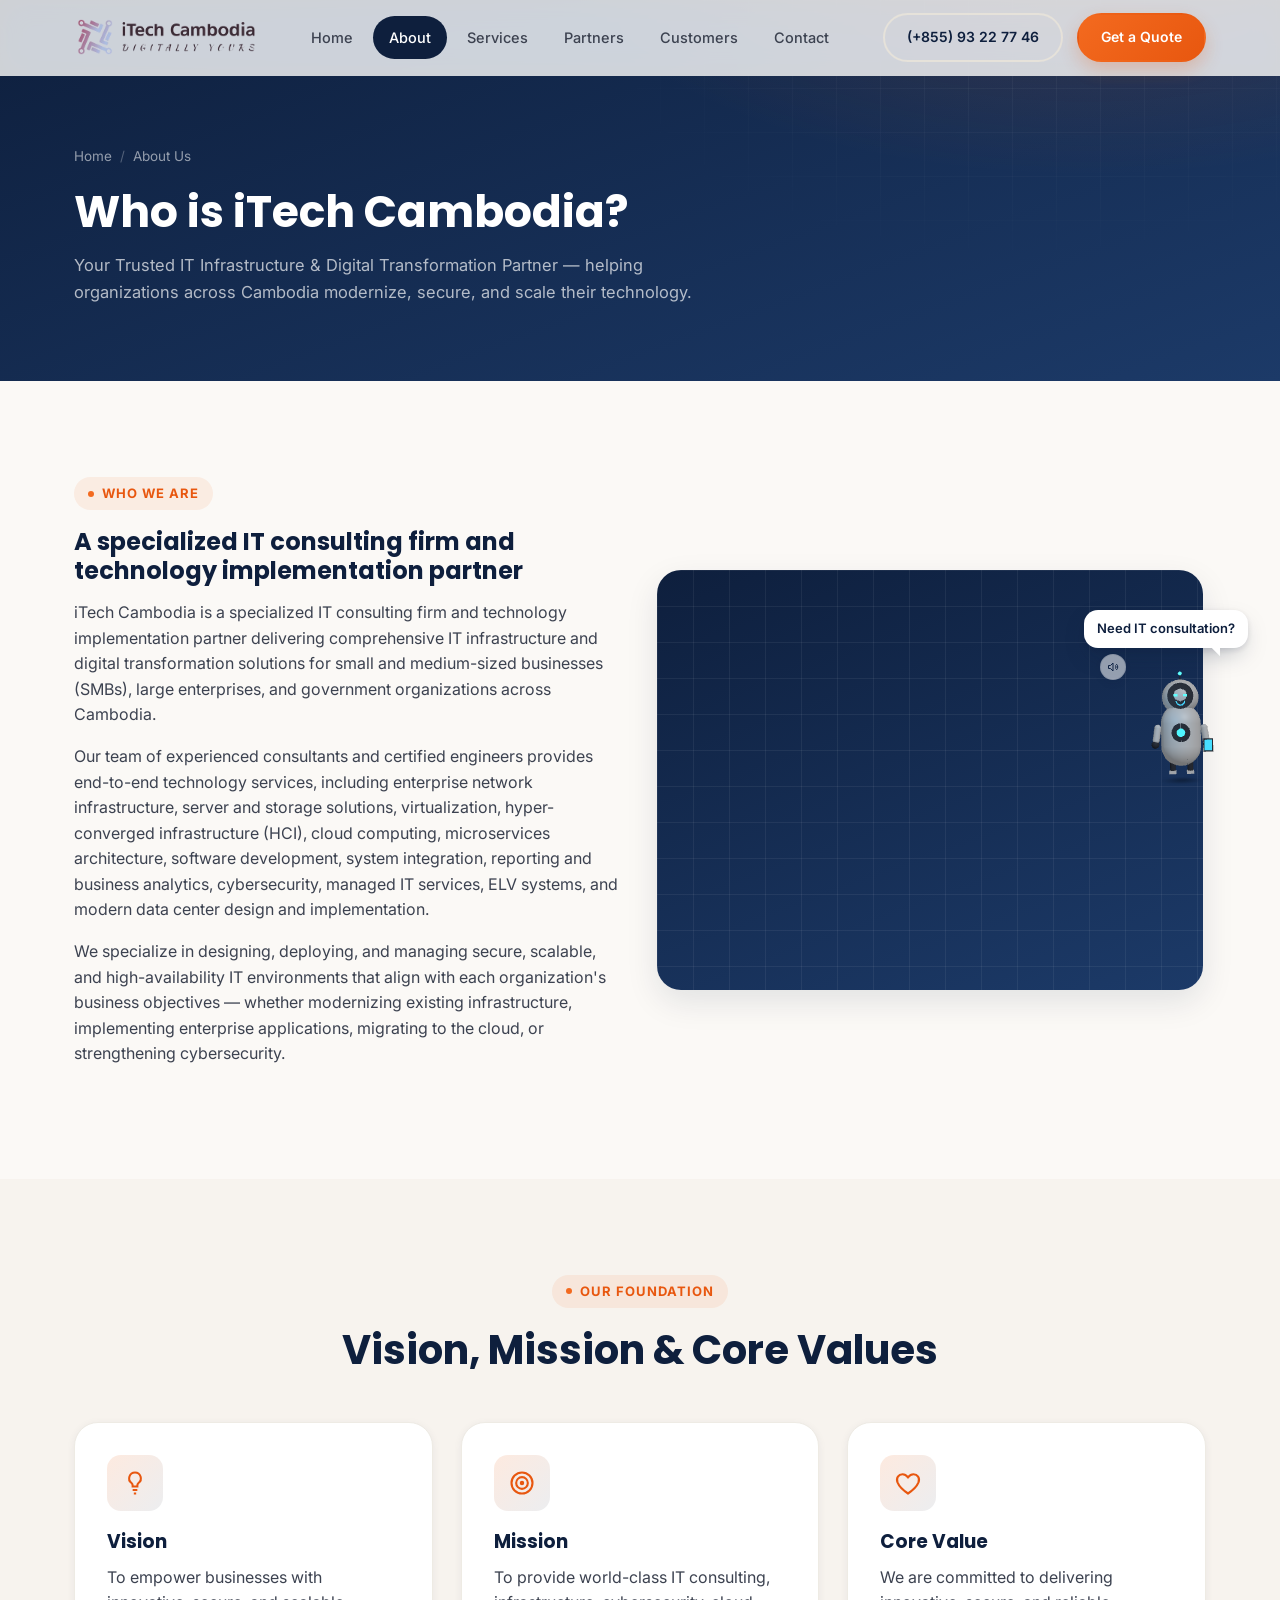
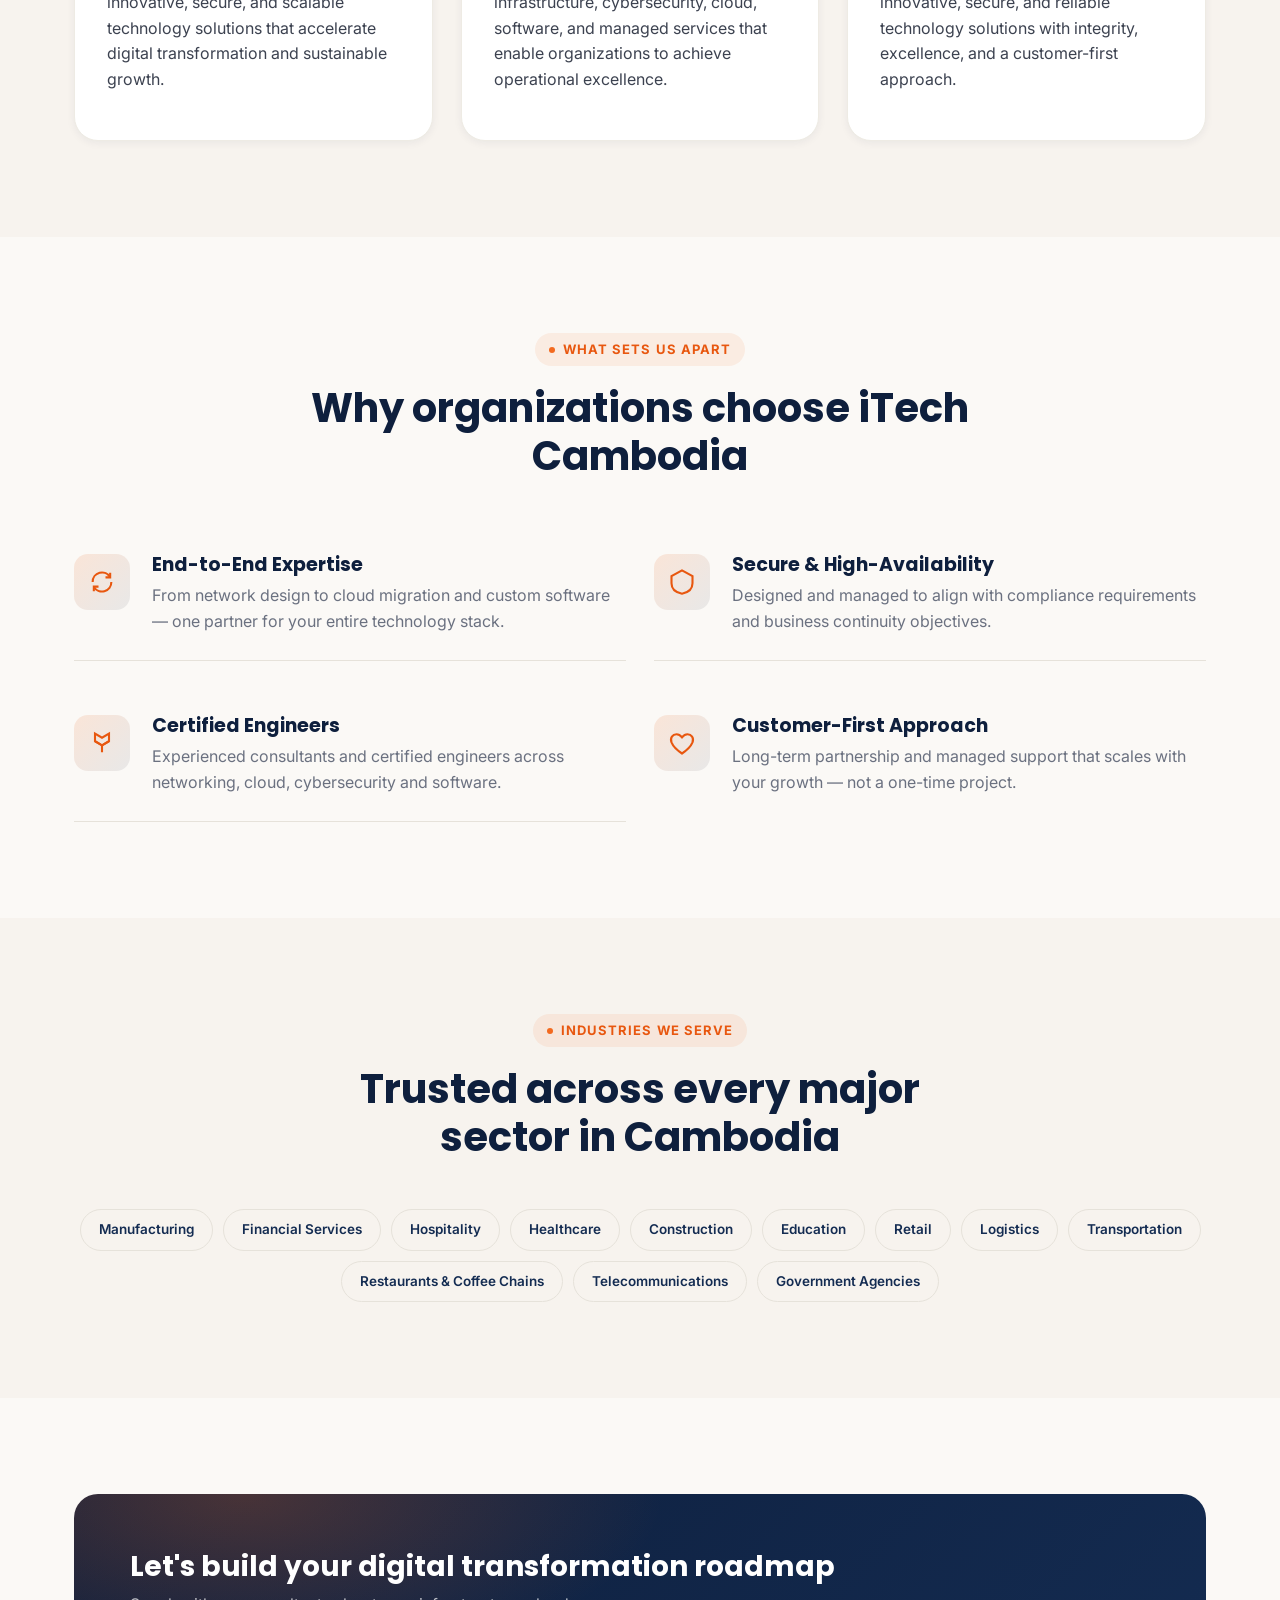
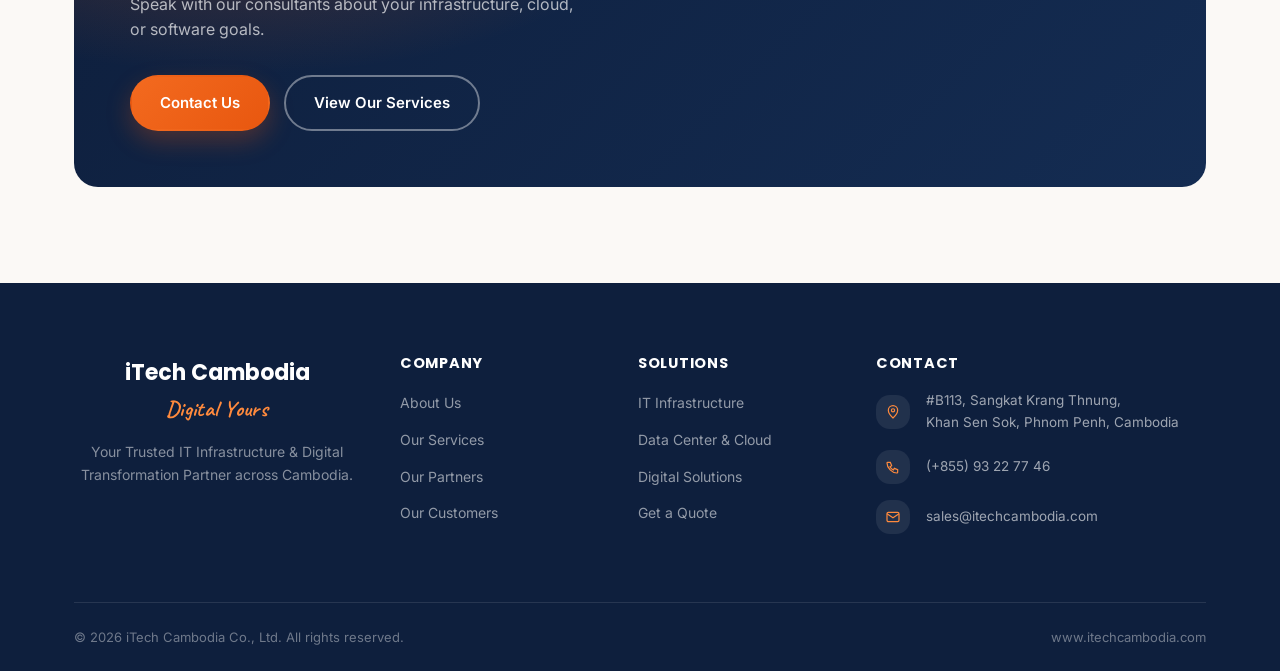
==== about.html @ 6146dcd4 "Add interactive Three.js AI robot mascot Procedural (no external .glb needed) cute robot, floating b" ====
<!DOCTYPE html>
<html lang="en">
<head>
<meta charset="UTF-8">
<meta name="viewport" content="width=device-width, initial-scale=1.0">
<title>About Us | iTech Cambodia</title>
<meta name="description" content="iTech Cambodia is a specialized IT consulting firm and technology implementation partner delivering IT infrastructure and digital transformation solutions across Cambodia.">
<link rel="icon" href="data:image/svg+xml,%3Csvg xmlns='http://www.w3.org/2000/svg' viewBox='0 0 100 100'%3E%3Crect width='100' height='100' rx='22' fill='%230e1f3d'/%3E%3Cpath d='M28 66V34l22 20 22-20v32' stroke='%23f36a1f' stroke-width='8' fill='none' stroke-linecap='round' stroke-linejoin='round'/%3E%3C/svg%3E">
<link rel="preconnect" href="https://fonts.googleapis.com">
<link rel="preconnect" href="https://fonts.gstatic.com" crossorigin>
<link href="https://fonts.googleapis.com/css2?family=Inter:wght@400;500;600;700&family=Poppins:wght@600;700;800&family=Caveat:wght@600;700&display=swap" rel="stylesheet">
<link rel="stylesheet" href="css/style.css?v=20">
</head>
<body>

<header class="navbar">
  <div class="nav-inner">
    <a href="/" class="brand">
      <img src="assets/logo.png" alt="iTech Cambodia - Digitally Yours" class="brand-logo">
    </a>
    <nav class="nav-links">
      <a href="/">Home</a>
      <a href="/about">About</a>
      <a href="/services">Services</a>
      <a href="/partners">Partners</a>
      <a href="/customers">Customers</a>
      <a href="/contact">Contact</a>
    </nav>
    <div class="nav-actions">
      <a href="tel:+85593227746" class="btn btn-ghost">(+855) 93 22 77 46</a>
      <a href="/contact" class="btn btn-primary">Get a Quote</a>
    </div>
    <button class="nav-toggle" aria-label="Toggle menu" aria-expanded="false">
      <span></span><span></span><span></span>
    </button>
  </div>
</header>

<section class="page-header">
  <div class="container">
    <div class="breadcrumb"><a href="/">Home</a><span class="sep">/</span><span>About Us</span></div>
    <h1>Who is iTech Cambodia?</h1>
    <p>Your Trusted IT Infrastructure &amp; Digital Transformation Partner — helping organizations across Cambodia modernize, secure, and scale their technology.</p>
  </div>
</section>

<section data-robot-section="about">
  <div class="container grid-2" style="align-items:center;">
    <div class="reveal">
      <div class="section-tag">Who We Are</div>
      <h2>A specialized IT consulting firm and technology implementation partner</h2>
      <p>iTech Cambodia is a specialized IT consulting firm and technology implementation partner delivering comprehensive IT infrastructure and digital transformation solutions for small and medium-sized businesses (SMBs), large enterprises, and government organizations across Cambodia.</p>
      <p>Our team of experienced consultants and certified engineers provides end-to-end technology services, including enterprise network infrastructure, server and storage solutions, virtualization, hyper-converged infrastructure (HCI), cloud computing, microservices architecture, software development, system integration, reporting and business analytics, cybersecurity, managed IT services, ELV systems, and modern data center design and implementation.</p>
      <p>We specialize in designing, deploying, and managing secure, scalable, and high-availability IT environments that align with each organization's business objectives — whether modernizing existing infrastructure, implementing enterprise applications, migrating to the cloud, or strengthening cybersecurity.</p>
    </div>
    <div class="about-media reveal" style="max-width:560px;aspect-ratio:560/430;margin:0 auto;">
      <div class="about-media-inner">
        <video class="about-video" autoplay muted loop playsinline preload="metadata" aria-label="Animated illustration of connected IT infrastructure elements: server, cloud, security shield, and network for an IT consulting company">
          <source src="assets/who-we-are.mp4?v=20" type="video/mp4">
        </video>
      </div>
    </div>
  </div>
</section>

<section class="bg-alt">
  <div class="container">
    <div class="section-head center reveal">
      <div class="section-tag" style="margin-left:auto;margin-right:auto;">Our Foundation</div>
      <h2>Vision, Mission &amp; Core Values</h2>
    </div>
    <div class="grid-3">
      <div class="card reveal">
        <div class="icon-tile"><svg viewBox="0 0 24 24" fill="none" stroke="currentColor" stroke-width="1.8"><path d="M12 3a5 5 0 0 0-3 9c.6.5 1 1.3 1 2.2V15h4v-.8c0-.9.4-1.7 1-2.2a5 5 0 0 0-3-9Z"/><path d="M10 18h4M11 21h2"/></svg></div>
        <h3>Vision</h3>
        <p>To empower businesses with innovative, secure, and scalable technology solutions that accelerate digital transformation and sustainable growth.</p>
      </div>
      <div class="card reveal" style="transition-delay:.08s">
        <div class="icon-tile"><svg viewBox="0 0 24 24" fill="none" stroke="currentColor" stroke-width="1.8"><circle cx="12" cy="12" r="9"/><circle cx="12" cy="12" r="5"/><circle cx="12" cy="12" r="1" fill="currentColor"/></svg></div>
        <h3>Mission</h3>
        <p>To provide world-class IT consulting, infrastructure, cybersecurity, cloud, software, and managed services that enable organizations to achieve operational excellence.</p>
      </div>
      <div class="card reveal" style="transition-delay:.16s">
        <div class="icon-tile"><svg viewBox="0 0 24 24" fill="none" stroke="currentColor" stroke-width="1.8"><path d="M12 21s-7-4.6-9-9.5C1.5 7.5 4 4.5 7.3 4.5c1.9 0 3.4 1 4.7 2.6C13.3 5.5 14.8 4.5 16.7 4.5 20 4.5 22.5 7.5 21 11.5 19 16.4 12 21 12 21Z"/></svg></div>
        <h3>Core Value</h3>
        <p>We are committed to delivering innovative, secure, and reliable technology solutions with integrity, excellence, and a customer-first approach.</p>
      </div>
    </div>
  </div>
</section>

<section>
  <div class="container">
    <div class="section-head center reveal">
      <div class="section-tag" style="margin-left:auto;margin-right:auto;">What Sets Us Apart</div>
      <h2>Why organizations choose iTech Cambodia</h2>
    </div>
    <div class="grid-2">
      <div class="value-row reveal">
        <div class="icon-tile"><svg viewBox="0 0 24 24" fill="none" stroke="currentColor" stroke-width="1.8"><path d="M4 12a8 8 0 0 1 15-4M20 12a8 8 0 0 1-15 4"/><path d="M19 4v4h-4M5 20v-4h4"/></svg></div>
        <div><h3>End-to-End Expertise</h3><p>From network design to cloud migration and custom software — one partner for your entire technology stack.</p></div>
      </div>
      <div class="value-row reveal">
        <div class="icon-tile"><svg viewBox="0 0 24 24" fill="none" stroke="currentColor" stroke-width="1.8"><path d="M12 2 3 7v6c0 5 4 8 9 9 5-1 9-4 9-9V7l-9-5Z"/></svg></div>
        <div><h3>Secure &amp; High-Availability</h3><p>Designed and managed to align with compliance requirements and business continuity objectives.</p></div>
      </div>
      <div class="value-row reveal">
        <div class="icon-tile"><svg viewBox="0 0 24 24" fill="none" stroke="currentColor" stroke-width="1.8"><path d="M12 20v-6M12 14l6-3.5V4L12 7.5 6 4v6.5L12 14Z"/><path d="M6 10.5 12 14l6-3.5"/></svg></div>
        <div><h3>Certified Engineers</h3><p>Experienced consultants and certified engineers across networking, cloud, cybersecurity and software.</p></div>
      </div>
      <div class="value-row reveal">
        <div class="icon-tile"><svg viewBox="0 0 24 24" fill="none" stroke="currentColor" stroke-width="1.8"><path d="M12 21s-7-4.6-9-9.5C1.5 7.5 4 4.5 7.3 4.5c1.9 0 3.4 1 4.7 2.6C13.3 5.5 14.8 4.5 16.7 4.5 20 4.5 22.5 7.5 21 11.5 19 16.4 12 21 12 21Z"/></svg></div>
        <div><h3>Customer-First Approach</h3><p>Long-term partnership and managed support that scales with your growth — not a one-time project.</p></div>
      </div>
    </div>
  </div>
</section>

<section class="bg-alt">
  <div class="container">
    <div class="section-head center reveal">
      <div class="section-tag" style="margin-left:auto;margin-right:auto;">Industries We Serve</div>
      <h2>Trusted across every major sector in Cambodia</h2>
    </div>
    <div class="chip-cloud reveal" style="justify-content:center;">
      <span class="chip">Manufacturing</span>
      <span class="chip">Financial Services</span>
      <span class="chip">Hospitality</span>
      <span class="chip">Healthcare</span>
      <span class="chip">Construction</span>
      <span class="chip">Education</span>
      <span class="chip">Retail</span>
      <span class="chip">Logistics</span>
      <span class="chip">Transportation</span>
      <span class="chip">Restaurants &amp; Coffee Chains</span>
      <span class="chip">Telecommunications</span>
      <span class="chip">Government Agencies</span>
    </div>
  </div>
</section>

<section data-robot-section="contact">
  <div class="container">
    <div class="cta-band reveal">
      <div>
        <h2>Let's build your digital transformation roadmap</h2>
        <p>Speak with our consultants about your infrastructure, cloud, or software goals.</p>
      </div>
      <div class="cta-actions">
        <a href="/contact" class="btn btn-primary">Contact Us</a>
        <a href="/services" class="btn btn-outline">View Our Services</a>
      </div>
    </div>
  </div>
</section>

<footer class="site-footer">
  <div class="container">
    <div class="footer-grid">
      <div class="footer-brand">
        <a href="/" class="brand"><span class="footer-brand-text">iTech Cambodia<small>Digital Yours</small></span></a>
        <p>Your Trusted IT Infrastructure &amp; Digital Transformation Partner across Cambodia.</p>
      </div>
      <div class="footer-col">
        <h4>Company</h4>
        <ul>
          <li><a href="/about">About Us</a></li>
          <li><a href="/services">Our Services</a></li>
          <li><a href="/partners">Our Partners</a></li>
          <li><a href="/customers">Our Customers</a></li>
        </ul>
      </div>
      <div class="footer-col">
        <h4>Solutions</h4>
        <ul>
          <li><a href="/services#it-infrastructure">IT Infrastructure</a></li>
          <li><a href="/services#data-cloud">Data Center &amp; Cloud</a></li>
          <li><a href="/services#digital-solutions">Digital Solutions</a></li>
          <li><a href="/contact">Get a Quote</a></li>
        </ul>
      </div>
      <div class="footer-col">
        <h4>Contact</h4>
        <div class="contact-item">
          <div class="icon-tile"><svg viewBox="0 0 24 24" fill="none" stroke="currentColor" stroke-width="1.8"><path d="M12 21s7-6.1 7-11.5A7 7 0 0 0 5 9.5C5 14.9 12 21 12 21Z"/><circle cx="12" cy="9.5" r="2.4"/></svg></div>
          <p>#B113, Sangkat Krang Thnung,<br>Khan Sen Sok, Phnom Penh, Cambodia</p>
        </div>
        <div class="contact-item">
          <div class="icon-tile"><svg viewBox="0 0 24 24" fill="none" stroke="currentColor" stroke-width="1.8"><path d="M4 5h4l2 5-2.5 1.5a11 11 0 0 0 5 5L14 14l5 2v4a1 1 0 0 1-1 1C10.5 21 3 13.5 3 6a1 1 0 0 1 1-1Z"/></svg></div>
          <a href="tel:+85593227746">(+855) 93 22 77 46</a>
        </div>
        <div class="contact-item">
          <div class="icon-tile"><svg viewBox="0 0 24 24" fill="none" stroke="currentColor" stroke-width="1.8"><rect x="3" y="5" width="18" height="14" rx="2"/><path d="m3 7 9 6 9-6"/></svg></div>
          <a href="mailto:sales@itechcambodia.com">sales@itechcambodia.com</a>
        </div>
      </div>
    </div>
    <div class="footer-bottom">
      <span>&copy; <span id="year"></span> iTech Cambodia Co., Ltd. All rights reserved.</span>
      <span>www.itechcambodia.com</span>
    </div>
  </div>
</footer>

<button class="back-top" aria-label="Back to top"><svg viewBox="0 0 24 24" fill="none" stroke="currentColor" stroke-width="2"><path d="m5 12 7-7 7 7M12 19V6"/></svg></button>
<script src="js/main.js?v=20"></script>
<script src="robot/vendor/gsap.min.js"></script>
<script type="module" src="robot/robot.js"></script>
</body>
</html>
---- css/style.css ----
/* ==========================================================================
   iTech Cambodia — Design System
   ========================================================================== */

:root {
  /* Brand colors (from company profile: navy + orange + cream) */
  --navy-900: #0e1f3d;
  --navy-800: #142c52;
  --navy-700: #1c3a68;
  --navy-600: #26497f;
  --orange-600: #e8570f;
  --orange-500: #f36a1f;
  --orange-400: #ff8a3d;
  --cream-100: #f7f3ee;
  --cream-50: #fbf9f6;
  --ink-900: #14171f;
  --ink-700: #3c4250;
  --ink-500: #6b7180;
  --line-200: #e6e2da;
  --line-100: #eeebe4;
  --white: #ffffff;

  --font-body: "Inter", -apple-system, BlinkMacSystemFont, "Segoe UI", Roboto, sans-serif;
  --font-head: "Poppins", var(--font-body);

  --radius-sm: 8px;
  --radius-md: 14px;
  --radius-lg: 24px;
  --radius-pill: 999px;

  --shadow-sm: 0 2px 8px rgba(14, 31, 61, 0.06);
  --shadow-md: 0 12px 32px rgba(14, 31, 61, 0.10);
  --shadow-lg: 0 24px 60px rgba(14, 31, 61, 0.16);

  --container: 1180px;
  --nav-h: 76px;
}

/* ---------- Reset ---------- */
* , *::before, *::after { box-sizing: border-box; }
html { scroll-behavior: smooth; }
body {
  margin: 0;
  font-family: var(--font-body);
  color: var(--ink-700);
  background: var(--cream-50);
  -webkit-font-smoothing: antialiased;
  line-height: 1.6;
}
img { max-width: 100%; display: block; }
a { color: inherit; text-decoration: none; }
ul { margin: 0; padding: 0; list-style: none; }
h1, h2, h3, h4 {
  font-family: var(--font-head);
  color: var(--navy-900);
  line-height: 1.2;
  margin: 0 0 .6em;
  font-weight: 700;
}
p { margin: 0 0 1em; }
button { font-family: inherit; }

.container {
  width: 100%;
  max-width: var(--container);
  margin: 0 auto;
  padding: 0 24px;
}

.sr-only {
  position: absolute;
  width: 1px; height: 1px;
  padding: 0; margin: -1px;
  overflow: hidden;
  clip: rect(0, 0, 0, 0);
  white-space: nowrap;
  border: 0;
}

section { padding: 96px 0; }
@media (max-width: 768px) {
  section { padding: 64px 0; }
}

.section-tag {
  display: inline-flex;
  align-items: center;
  gap: 8px;
  font-size: 13px;
  font-weight: 700;
  letter-spacing: .08em;
  text-transform: uppercase;
  color: var(--orange-600);
  background: rgba(243, 106, 31, .09);
  padding: 6px 14px;
  border-radius: var(--radius-pill);
  margin-bottom: 18px;
}
.section-tag::before {
  content: "";
  width: 6px; height: 6px;
  border-radius: 50%;
  background: var(--orange-500);
}

.section-head {
  max-width: 680px;
  margin: 0 0 48px;
}
.section-head.center { margin-left: auto; margin-right: auto; text-align: center; }
.section-head h2 { font-size: clamp(28px, 3.4vw, 40px); }
.section-head p { color: var(--ink-500); font-size: 17px; }

.bg-alt { background: var(--cream-100); }
.bg-navy {
  background: linear-gradient(160deg, var(--navy-900), var(--navy-700));
  color: rgba(255,255,255,.86);
}
.bg-navy h1, .bg-navy h2, .bg-navy h3, .bg-navy h4 { color: #fff; }

/* ---------- Buttons ---------- */
.btn {
  display: inline-flex;
  align-items: center;
  gap: 10px;
  padding: 14px 28px;
  border-radius: var(--radius-pill);
  font-weight: 600;
  font-size: 15px;
  border: 2px solid transparent;
  cursor: pointer;
  transition: transform .18s ease, box-shadow .18s ease, background .18s ease, color .18s ease, border-color .18s ease;
  white-space: nowrap;
}
.btn-primary {
  background: linear-gradient(135deg, var(--orange-500), var(--orange-600));
  color: #fff;
  box-shadow: 0 10px 24px rgba(232, 87, 15, .28);
}
.btn-primary:hover { transform: translateY(-2px); box-shadow: 0 16px 32px rgba(232, 87, 15, .36); }

.btn-outline {
  background: transparent;
  border-color: rgba(255,255,255,.4);
  color: #fff;
}
.btn-outline:hover { background: rgba(255,255,255,.12); border-color: #fff; }

.btn-navy {
  background: var(--navy-900);
  color: #fff;
}
.btn-navy:hover { transform: translateY(-2px); background: var(--navy-800); }

.btn-ghost {
  background: transparent;
  border-color: var(--line-200);
  color: var(--navy-900);
}
.btn-ghost:hover { border-color: var(--orange-500); color: var(--orange-600); }

/* ---------- Navbar ---------- */
.navbar {
  position: fixed;
  top: 0; left: 0; right: 0;
  z-index: 1000;
  height: var(--nav-h);
  display: flex;
  align-items: center;
  background: rgba(251, 249, 246, .82);
  backdrop-filter: saturate(180%) blur(14px);
  border-bottom: 1px solid transparent;
  transition: background .25s ease, border-color .25s ease, box-shadow .25s ease;
}
.navbar.is-scrolled {
  background: rgba(251, 249, 246, .96);
  border-color: var(--line-200);
  box-shadow: var(--shadow-sm);
}
.nav-inner {
  width: 100%;
  max-width: var(--container);
  margin: 0 auto;
  padding: 0 24px;
  display: flex;
  align-items: center;
  justify-content: space-between;
  gap: 24px;
}
.brand {
  display: flex;
  align-items: center;
  gap: 10px;
  font-family: var(--font-head);
  font-weight: 700;
  font-size: 19px;
  color: var(--navy-900);
}
.brand-logo { height: 42px; width: auto; display: block; }

.nav-links {
  display: flex;
  align-items: center;
  gap: 4px;
}
.nav-links a {
  padding: 10px 16px;
  border-radius: var(--radius-pill);
  font-weight: 500;
  font-size: 14.5px;
  color: var(--ink-700);
  transition: background .18s ease, color .18s ease;
}
.nav-links a:hover { background: var(--cream-100); color: var(--navy-900); }
.nav-links a.active { background: var(--navy-900); color: #fff; }

.nav-actions { display: flex; align-items: center; gap: 14px; }
.nav-actions .btn { padding: 11px 22px; font-size: 14px; }
.nav-actions .btn-primary { background: linear-gradient(135deg, var(--orange-500), var(--orange-600)); color: #fff; box-shadow: 0 8px 18px rgba(232,87,15,.24);}

.nav-toggle {
  display: none;
  flex-direction: column;
  gap: 5px;
  background: none;
  border: none;
  cursor: pointer;
  padding: 6px;
}
.nav-toggle span {
  width: 24px; height: 2px;
  background: var(--navy-900);
  border-radius: 2px;
  transition: transform .25s ease, opacity .25s ease;
}

@media (max-width: 920px) {
  .nav-links { display: none; }
  .nav-actions .btn-ghost { display: none; }
  .nav-toggle { display: flex; }
  body.nav-open .nav-links {
    display: flex;
    flex-direction: column;
    position: fixed;
    top: var(--nav-h); left: 0; right: 0;
    background: var(--white);
    padding: 12px 24px 24px;
    border-bottom: 1px solid var(--line-200);
    box-shadow: var(--shadow-md);
    gap: 2px;
  }
  body.nav-open .nav-links a { width: 100%; padding: 14px 16px; }
}

/* ---------- Hero ---------- */
.hero {
  position: relative;
  padding-top: calc(var(--nav-h) + 88px);
  padding-bottom: 100px;
  background: radial-gradient(1100px 520px at 82% -10%, rgba(243,106,31,.16), transparent 60%),
              linear-gradient(180deg, var(--navy-900) 0%, var(--navy-800) 62%, var(--navy-700) 100%);
  color: rgba(255,255,255,.88);
  overflow: hidden;
}
.hero::before {
  content: "";
  position: absolute; inset: 0;
  background-image:
    linear-gradient(rgba(255,255,255,.05) 1px, transparent 1px),
    linear-gradient(90deg, rgba(255,255,255,.05) 1px, transparent 1px);
  background-size: 48px 48px;
  mask-image: radial-gradient(700px 400px at 75% 20%, black, transparent 75%);
  pointer-events: none;
}
.hero-grid {
  position: relative;
  display: grid;
  grid-template-columns: 1fr 1fr;
  gap: 56px;
  align-items: center;
}
.hero-eyebrow {
  display: inline-flex; align-items: center; gap: 8px;
  background: rgba(255,255,255,.08);
  border: 1px solid rgba(255,255,255,.16);
  padding: 7px 16px;
  border-radius: var(--radius-pill);
  font-size: 13px; font-weight: 600; letter-spacing: .04em;
  color: var(--orange-400);
  margin-bottom: 22px;
}
.hero h1 {
  color: #fff;
  font-size: clamp(34px, 4.6vw, 56px);
  letter-spacing: -.01em;
}
.hero h1 span { color: var(--orange-400); }
.hero-lead {
  font-size: 18px;
  color: rgba(255,255,255,.72);
  max-width: 560px;
  margin-bottom: 34px;
}
.hero-cta { display: flex; gap: 14px; flex-wrap: wrap; margin-bottom: 46px; }
.hero-stats {
  display: flex;
  gap: 36px;
  flex-wrap: wrap;
}
.hero-stat { text-align: center; }
.hero-stat b {
  display: block;
  font-family: var(--font-head);
  font-size: 26px;
  color: #fff;
}
.hero-stat span { display: block; font-size: 13px; color: rgba(255,255,255,.55); }

.hero-visual {
  position: relative;
  aspect-ratio: 1/1;
  max-width: 560px;
  margin: 0 auto;
}
.hero-orbit {
  position: absolute; inset: 0;
  border-radius: 50%;
  border: 1px dashed rgba(255,255,255,.18);
}
.hero-orbit.o2 { inset: 9.5%; border-style: solid; border-color: rgba(255,255,255,.10); }
.hero-core {
  position: absolute; inset: 18%;
  border-radius: 50%;
  background: linear-gradient(140deg, rgba(243,106,31,.9), rgba(14,31,61,.4));
  display: flex; align-items: center; justify-content: center;
  box-shadow: 0 30px 80px rgba(243,106,31,.35), inset 0 0 60px rgba(255,255,255,.08);
}
.hero-core svg { width: 46%; height: 46%; }
.hero-chip {
  position: absolute;
  display: flex; align-items: center; gap: 10px;
  background: rgba(255,255,255,.08);
  border: 1px solid rgba(255,255,255,.16);
  backdrop-filter: blur(10px);
  padding: 14px 20px;
  border-radius: var(--radius-md);
  font-size: 15px; font-weight: 600; color: #fff;
  white-space: nowrap;
  box-shadow: var(--shadow-md);
  animation: float 5s ease-in-out infinite;
}
.hero-chip svg { width: 22px; height: 22px; color: var(--orange-400); flex-shrink: 0; }
.hero-chip.c1 { top: 0%; left: -14%; animation-delay: 0s; }
.hero-chip.c2 { bottom: 16%; left: -18%; animation-delay: 1.2s; }
.hero-chip.c3 { top: 6%; right: -16%; animation-delay: .6s; }
.hero-chip.c4 { bottom: -6%; right: -10%; animation-delay: 1.8s; }

.hero-more { margin-top: 34px; max-width: 100%; }
.hero-more-label {
  display: block;
  font-size: 12px; font-weight: 700; letter-spacing: .08em; text-transform: uppercase;
  color: rgba(255,255,255,.45);
  margin-bottom: 12px;
}
.hero-more-list {
  display: flex;
  flex-wrap: nowrap;
  gap: 10px;
  overflow-x: auto;
  padding-bottom: 6px;
  margin-right: -24px;
  padding-right: 24px;
  mask-image: linear-gradient(90deg, #000 calc(100% - 40px), transparent 100%);
  -webkit-mask-image: linear-gradient(90deg, #000 calc(100% - 40px), transparent 100%);
  scrollbar-width: thin;
}
.hero-more-list::-webkit-scrollbar { height: 4px; }
.hero-more-list::-webkit-scrollbar-thumb { background: rgba(255,255,255,.2); border-radius: 4px; }
.hero-more-chip {
  padding: 9px 16px;
  flex-shrink: 0;
  border-radius: var(--radius-pill);
  background: rgba(255,255,255,.06);
  border: 1px solid rgba(255,255,255,.14);
  font-size: 13px; font-weight: 600;
  color: rgba(255,255,255,.82);
  white-space: nowrap;
}

@keyframes float {
  0%, 100% { transform: translateY(0); }
  50% { transform: translateY(-10px); }
}
@keyframes spin { from { transform: rotate(0deg); } to { transform: rotate(360deg); } }
@keyframes pulse { 0%, 100% { transform: scale(1); } 50% { transform: scale(1.06); } }
@keyframes blink { 0%, 100% { opacity: 1; } 50% { opacity: .4; } }

@media (max-width: 900px) {
  .hero-grid { grid-template-columns: 1fr; }
  .hero-visual { display: none; }
}

/* ---------- Page header (inner pages) ---------- */
.page-header {
  position: relative;
  padding: calc(var(--nav-h) + 70px) 0 76px;
  background: radial-gradient(900px 420px at 85% -20%, rgba(243,106,31,.18), transparent 60%),
              linear-gradient(160deg, var(--navy-900), var(--navy-700));
  color: rgba(255,255,255,.85);
  overflow: hidden;
}
.page-header::before {
  content: "";
  position: absolute; inset: 0;
  background-image: linear-gradient(rgba(255,255,255,.05) 1px, transparent 1px), linear-gradient(90deg, rgba(255,255,255,.05) 1px, transparent 1px);
  background-size: 44px 44px;
  mask-image: radial-gradient(600px 320px at 80% 10%, black, transparent 75%);
}
.page-header .breadcrumb {
  position: relative;
  display: flex; gap: 8px; align-items: center;
  font-size: 13.5px; color: rgba(255,255,255,.55);
  margin-bottom: 18px;
}
.page-header .breadcrumb a:hover { color: #fff; }
.page-header .breadcrumb .sep { opacity: .5; }
.page-header h1 { position: relative; color: #fff; font-size: clamp(30px, 4vw, 44px); margin-bottom: 14px; }
.page-header p { position: relative; max-width: 620px; font-size: 16.5px; color: rgba(255,255,255,.68); margin: 0; }

/* ---------- Cards ---------- */
.card {
  background: var(--white);
  border: 1px solid var(--line-100);
  border-radius: var(--radius-lg);
  padding: 32px;
  box-shadow: var(--shadow-sm);
  transition: transform .22s ease, box-shadow .22s ease, border-color .22s ease;
}
.card:hover { transform: translateY(-6px); box-shadow: var(--shadow-md); border-color: var(--line-200); }

.icon-tile {
  width: 56px; height: 56px;
  border-radius: 14px;
  display: flex; align-items: center; justify-content: center;
  background: linear-gradient(135deg, rgba(243,106,31,.14), rgba(14,31,61,.08));
  color: var(--orange-600);
  margin-bottom: 20px;
}
.icon-tile svg { width: 28px; height: 28px; }

/* Grids */
.grid-3 { display: grid; grid-template-columns: repeat(3, 1fr); gap: 28px; }
.grid-2 { display: grid; grid-template-columns: repeat(2, 1fr); gap: 28px; }
.grid-4 { display: grid; grid-template-columns: repeat(4, 1fr); gap: 24px; }
@media (max-width: 900px) {
  .grid-3, .grid-4 { grid-template-columns: repeat(2, 1fr); }
  .grid-2 { grid-template-columns: 1fr; }
}
@media (max-width: 600px) {
  .grid-3, .grid-4, .grid-2 { grid-template-columns: 1fr; }
}

/* ---------- Pillars strip (home) ---------- */
.pillars { margin-top: -64px; position: relative; z-index: 5; }
.pillars .grid-3 { gap: 24px; }
.pillar-card {
  background: var(--white);
  border-radius: var(--radius-lg);
  padding: 30px 28px;
  box-shadow: var(--shadow-lg);
  border: 1px solid var(--line-100);
}
.pillar-card h3 { font-size: 19px; margin-bottom: 10px; }
.pillar-card p { font-size: 14.5px; color: var(--ink-500); margin-bottom: 0; }
.pillar-card .icon-tile { margin-bottom: 18px; }

/* ---------- Logo strip ---------- */
.logo-strip {
  display: flex;
  flex-wrap: wrap;
  gap: 14px;
  justify-content: center;
}
.logo-chip {
  padding: 14px 22px;
  background: var(--white);
  border: 1px solid var(--line-200);
  border-radius: var(--radius-md);
  font-family: var(--font-head);
  font-weight: 700;
  font-size: 15px;
  color: var(--navy-800);
  letter-spacing: .01em;
  transition: transform .2s ease, box-shadow .2s ease, border-color .2s ease;
}
.logo-chip:hover { transform: translateY(-3px); box-shadow: var(--shadow-sm); border-color: var(--orange-400); }

/* ---------- Service tabs (services page) ---------- */
.svc-tabs {
  display: flex;
  gap: 10px;
  flex-wrap: wrap;
  margin-bottom: 40px;
}
.svc-tab {
  display: flex;
  align-items: center;
  gap: 10px;
  padding: 8px 24px 8px 8px;
  border-radius: var(--radius-pill);
  border: 1px solid var(--line-200);
  background: var(--white);
  font-weight: 600;
  font-size: 14.5px;
  color: var(--ink-700);
  cursor: pointer;
  transition: all .2s ease;
}
.svc-tab-num {
  width: 28px; height: 28px;
  flex-shrink: 0;
  border-radius: 50%;
  display: flex;
  align-items: center;
  justify-content: center;
  background: var(--cream-100);
  color: var(--navy-800);
  font-family: var(--font-head);
  font-size: 13px;
  font-weight: 700;
  transition: background .2s ease, color .2s ease;
}
.svc-tab:hover { border-color: var(--orange-400); color: var(--orange-600); }
.svc-tab.active {
  background: var(--navy-900);
  border-color: var(--navy-900);
  color: #fff;
}
.svc-tab.active .svc-tab-num {
  background: var(--orange-500);
  color: #fff;
}
.svc-panel { display: none; }
.svc-panel.active { display: block; animation: fadeUp .35s ease; }
@keyframes fadeUp { from { opacity: 0; transform: translateY(10px); } to { opacity: 1; transform: translateY(0);} }

.svc-panel-head {
  display: flex; align-items: center; gap: 18px;
  margin-bottom: 32px;
  padding-bottom: 28px;
  border-bottom: 1px solid var(--line-200);
}
.svc-panel-head .icon-tile { margin-bottom: 0; width: 64px; height: 64px; }
.svc-panel-head .icon-tile svg { width: 32px; height: 32px; }
.svc-panel-head h3 { margin-bottom: 4px; font-size: 24px; }
.svc-panel-head p { margin: 0; color: var(--ink-500); font-size: 14.5px; }

.svc-list { display: grid; grid-template-columns: repeat(2, 1fr); gap: 14px 28px; }
@media (max-width: 640px) { .svc-list { grid-template-columns: 1fr; } }
.svc-list li {
  display: flex; align-items: center; gap: 12px;
  padding: 14px 16px;
  background: var(--white);
  border: 1px solid var(--line-100);
  border-radius: var(--radius-sm);
  font-weight: 500;
  color: var(--ink-700);
  font-size: 14.5px;
  transition: border-color .18s ease, transform .18s ease;
}
.svc-list li:hover { border-color: var(--orange-400); transform: translateX(3px); }
.svc-list li svg { width: 18px; height: 18px; color: var(--orange-500); flex-shrink: 0; }

/* ---------- Process / cycle ---------- */
.process-strip { display: flex; flex-wrap: wrap; gap: 20px; }
.process-step {
  flex: 1 1 150px;
  text-align: center;
  padding: 26px 16px;
  background: var(--white);
  border: 1px solid var(--line-100);
  border-radius: var(--radius-md);
  position: relative;
}
.process-step .num {
  width: 34px; height: 34px;
  margin: 0 auto 14px;
  border-radius: 50%;
  background: linear-gradient(135deg, var(--orange-500), var(--orange-600));
  color: #fff;
  display: flex; align-items: center; justify-content: center;
  font-weight: 700; font-size: 14px;
}
.process-step h4 { font-size: 14.5px; margin-bottom: 4px; }
.process-step p { font-size: 12.5px; color: var(--ink-500); margin: 0; }

/* ---------- Values (about page) ---------- */
.value-row {
  display: flex;
  gap: 22px;
  padding: 26px 0;
  border-bottom: 1px solid var(--line-200);
}
.value-row:last-child { border-bottom: none; }
.value-row .icon-tile { margin-bottom: 0; flex-shrink: 0; }
.value-row h3 { font-size: 19px; margin-bottom: 6px; }
.value-row p { margin: 0; color: var(--ink-500); }

/* ---------- Industry chips ---------- */
.chip-cloud { display: flex; flex-wrap: wrap; gap: 10px; }
.chip {
  padding: 9px 18px;
  border-radius: var(--radius-pill);
  background: var(--cream-100);
  border: 1px solid var(--line-200);
  font-size: 13.5px;
  font-weight: 600;
  color: var(--navy-800);
}

/* ---------- Timeline (about) ---------- */
.about-media {
  position: relative;
  min-height: 420px;
  display: flex; align-items: center; justify-content: center;
}
.about-media::before {
  content: "";
  position: absolute;
  inset: -12%;
  z-index: 0;
  background: radial-gradient(closest-side, rgba(243,106,31,.4), transparent 70%);
  animation: about-glow 6s ease-in-out infinite;
  pointer-events: none;
}
@keyframes about-glow {
  0%, 100% { opacity: .45; transform: scale(1); }
  50% { opacity: .85; transform: scale(1.1); }
}
.about-media-inner {
  position: relative;
  z-index: 1;
  width: 100%; height: 100%;
  border-radius: var(--radius-lg);
  background: linear-gradient(160deg, var(--navy-900), var(--navy-700));
  overflow: hidden;
  box-shadow: var(--shadow-md);
}
.about-media-inner svg { width: 62%; opacity: .92; }
.about-media-inner img,
.about-media-inner video { width: 100%; height: 100%; object-fit: cover; display: block; }
.about-media-inner::after {
  content: "";
  position: absolute; inset: 0;
  background-image: linear-gradient(rgba(255,255,255,.06) 1px, transparent 1px), linear-gradient(90deg, rgba(255,255,255,.06) 1px, transparent 1px);
  background-size: 36px 36px;
  pointer-events: none;
}

/* ---------- Testimonial / customer cards ---------- */
.customer-card {
  background: var(--white);
  border: 1px solid var(--line-100);
  border-radius: var(--radius-lg);
  padding: 30px 26px;
  text-align: center;
  box-shadow: var(--shadow-sm);
  transition: transform .2s ease, box-shadow .2s ease;
}
.customer-card:hover { transform: translateY(-6px); box-shadow: var(--shadow-md); }
.customer-mark {
  width: 64px; height: 64px;
  border-radius: 16px;
  margin: 0 auto 18px;
  display: flex; align-items: center; justify-content: center;
  font-family: var(--font-head);
  font-weight: 800;
  font-size: 20px;
  color: #fff;
  background: var(--white);
  border: 1px solid var(--line-100);
  padding: 8px;
  overflow: hidden;
}
.customer-mark img { width: 100%; height: 100%; object-fit: contain; }
.customer-card h4 { font-size: 15.5px; margin-bottom: 6px; }
.customer-card span { font-size: 12.5px; color: var(--ink-500); }

/* ---------- CTA band ---------- */
.cta-band {
  border-radius: var(--radius-lg);
  padding: 56px;
  background: radial-gradient(700px 300px at 15% 0%, rgba(243,106,31,.25), transparent 60%),
              linear-gradient(135deg, var(--navy-900), var(--navy-800));
  color: #fff;
  display: flex;
  align-items: center;
  justify-content: space-between;
  gap: 32px;
  flex-wrap: wrap;
}
.cta-band h2 { color: #fff; margin-bottom: 8px; font-size: 28px; }
.cta-band p { color: rgba(255,255,255,.68); margin: 0; max-width: 460px; }
.cta-actions { display: flex; gap: 14px; flex-wrap: wrap; }

/* ---------- Contact page ---------- */
.contact-grid {
  display: grid;
  grid-template-columns: .85fr 1.15fr;
  gap: 40px;
  align-items: start;
}
@media (max-width: 900px) { .contact-grid { grid-template-columns: 1fr; } }

.contact-info-card {
  background: var(--navy-900);
  color: rgba(255,255,255,.85);
  border-radius: var(--radius-lg);
  padding: 36px;
  background-image: radial-gradient(500px 260px at 90% 0%, rgba(243,106,31,.22), transparent 60%);
}
.contact-info-card h3 { color: #fff; font-size: 21px; margin-bottom: 22px; }
.contact-item { display: flex; gap: 16px; margin-bottom: 24px; }
.contact-item:last-child { margin-bottom: 0; }
.contact-item .icon-tile {
  width: 44px; height: 44px; margin-bottom: 0; flex-shrink: 0;
  background: rgba(255,255,255,.1); color: var(--orange-400);
}
.contact-item .icon-tile svg { width: 20px; height: 20px; }
.contact-item h4 { font-size: 14px; color: rgba(255,255,255,.5); text-transform: uppercase; letter-spacing: .06em; margin-bottom: 4px; font-family: var(--font-body); font-weight: 600; }
.contact-item p, .contact-item a { margin: 0; color: #fff; font-size: 15px; font-weight: 500; }
.contact-item a:hover { color: var(--orange-400); }
.social-row { display: flex; gap: 10px; margin-top: 28px; }
.social-row a {
  width: 40px; height: 40px;
  border-radius: 50%;
  background: rgba(255,255,255,.08);
  border: 1px solid rgba(255,255,255,.14);
  display: flex; align-items: center; justify-content: center;
  transition: background .2s ease, transform .2s ease;
}
.social-row a:hover { background: var(--orange-500); transform: translateY(-3px); }
.social-row svg { width: 17px; height: 17px; color: #fff; }

.form-card {
  background: var(--white);
  border: 1px solid var(--line-100);
  border-radius: var(--radius-lg);
  padding: 40px;
  box-shadow: var(--shadow-sm);
}
.form-row { display: grid; grid-template-columns: 1fr 1fr; gap: 20px; }
@media (max-width: 560px) { .form-row { grid-template-columns: 1fr; } }
.field { margin-bottom: 20px; }
.field label { display: block; font-size: 13.5px; font-weight: 600; color: var(--navy-800); margin-bottom: 8px; }
.field input, .field select, .field textarea {
  width: 100%;
  padding: 13px 16px;
  border-radius: var(--radius-sm);
  border: 1px solid var(--line-200);
  background: var(--cream-50);
  font-family: inherit;
  font-size: 14.5px;
  color: var(--ink-900);
  transition: border-color .18s ease, box-shadow .18s ease;
}
.field input:focus, .field select:focus, .field textarea:focus {
  outline: none;
  border-color: var(--orange-500);
  box-shadow: 0 0 0 4px rgba(243,106,31,.12);
}
.field textarea { resize: vertical; min-height: 130px; }
.form-note { font-size: 12.5px; color: var(--ink-500); margin-top: 14px; }
.form-success {
  display: none;
  align-items: center; gap: 10px;
  background: #ecfaf1; color: #147a4a;
  border: 1px solid #bdeccf;
  padding: 14px 18px; border-radius: var(--radius-sm);
  font-size: 14px; font-weight: 600;
  margin-bottom: 20px;
}
.form-success.show { display: flex; }
.form-error {
  display: none;
  align-items: center; gap: 10px;
  background: #fdecec; color: #b3261e;
  border: 1px solid #f5c2c0;
  padding: 14px 18px; border-radius: var(--radius-sm);
  font-size: 14px; font-weight: 600;
  margin-bottom: 20px;
}
.form-error.show { display: flex; }
.hidden-field { position: absolute; left: -9999px; opacity: 0; pointer-events: none; }

.map-embed {
  border-radius: var(--radius-lg);
  overflow: hidden;
  border: 1px solid var(--line-200);
  height: 340px;
  margin-top: 24px;
}
.map-embed iframe { width: 100%; height: 100%; border: 0; }

/* ---------- Footer ---------- */
.site-footer {
  background: var(--navy-900);
  color: rgba(255,255,255,.6);
  padding: 72px 0 0;
}
.footer-grid {
  display: grid;
  grid-template-columns: 1.3fr .9fr .9fr 1.5fr;
  gap: 40px;
  padding-bottom: 52px;
  border-bottom: 1px solid rgba(255,255,255,.1);
}
@media (max-width: 900px) { .footer-grid { grid-template-columns: 1fr 1fr; } }
@media (max-width: 560px) { .footer-grid { grid-template-columns: 1fr; } }
.footer-brand { text-align: center; }
.footer-brand .brand { color: #fff; margin-bottom: 14px; justify-content: center; }
.footer-brand .brand-logo { height: 36px; }
.footer-brand-text {
  font-family: var(--font-head);
  font-weight: 700;
  font-size: 22px;
  color: #fff;
}
.footer-brand-text small {
  display: block;
  font-family: "Caveat", cursive;
  font-weight: 700;
  font-size: 22px;
  letter-spacing: .02em;
  color: var(--orange-400);
  margin-top: 2px;
}
.footer-brand p { font-size: 14px; color: rgba(255,255,255,.5); max-width: 300px; margin-left: auto; margin-right: auto; }
.footer-col h4 { color: #fff; font-size: 14.5px; margin-bottom: 18px; text-transform: uppercase; letter-spacing: .05em; }
.footer-col ul li { margin-bottom: 11px; }
.footer-col ul a { font-size: 14px; color: rgba(255,255,255,.55); transition: color .18s ease; }
.footer-col ul a:hover { color: var(--orange-400); }
.footer-col .contact-item { margin-bottom: 16px; align-items: center; }
.footer-col .contact-item .icon-tile { width: 34px; height: 34px; background: rgba(255,255,255,.08); color: var(--orange-400); }
.footer-col .contact-item .icon-tile svg { width: 16px; height: 16px; }
.footer-col .contact-item p, .footer-col .contact-item a { font-size: 13.5px; color: rgba(255,255,255,.6); font-weight: 400; }
.footer-bottom {
  display: flex; justify-content: space-between; align-items: center;
  padding: 24px 0; font-size: 13px; color: rgba(255,255,255,.4);
  flex-wrap: wrap; gap: 10px;
}
.footer-bottom a:hover { color: rgba(255,255,255,.8); }

/* ---------- Reveal animation ---------- */
.reveal { opacity: 0; transform: translateY(24px); transition: opacity .6s ease, transform .6s ease; }
.reveal.in { opacity: 1; transform: translateY(0); }

/* ---------- Back to top ---------- */
.back-top {
  position: fixed;
  right: 24px; bottom: 24px;
  width: 46px; height: 46px;
  border-radius: 50%;
  background: var(--navy-900);
  color: #fff;
  display: flex; align-items: center; justify-content: center;
  box-shadow: var(--shadow-md);
  opacity: 0; visibility: hidden;
  transform: translateY(10px);
  transition: all .25s ease;
  z-index: 900;
  border: none; cursor: pointer;
}
.back-top.show { opacity: 1; visibility: visible; transform: translateY(0); }
.back-top:hover { background: var(--orange-600); }
.back-top svg { width: 18px; height: 18px; }

@media (max-width: 900px) {
  .hero-grid, .grid-3, .grid-4 { gap: 20px; }
}
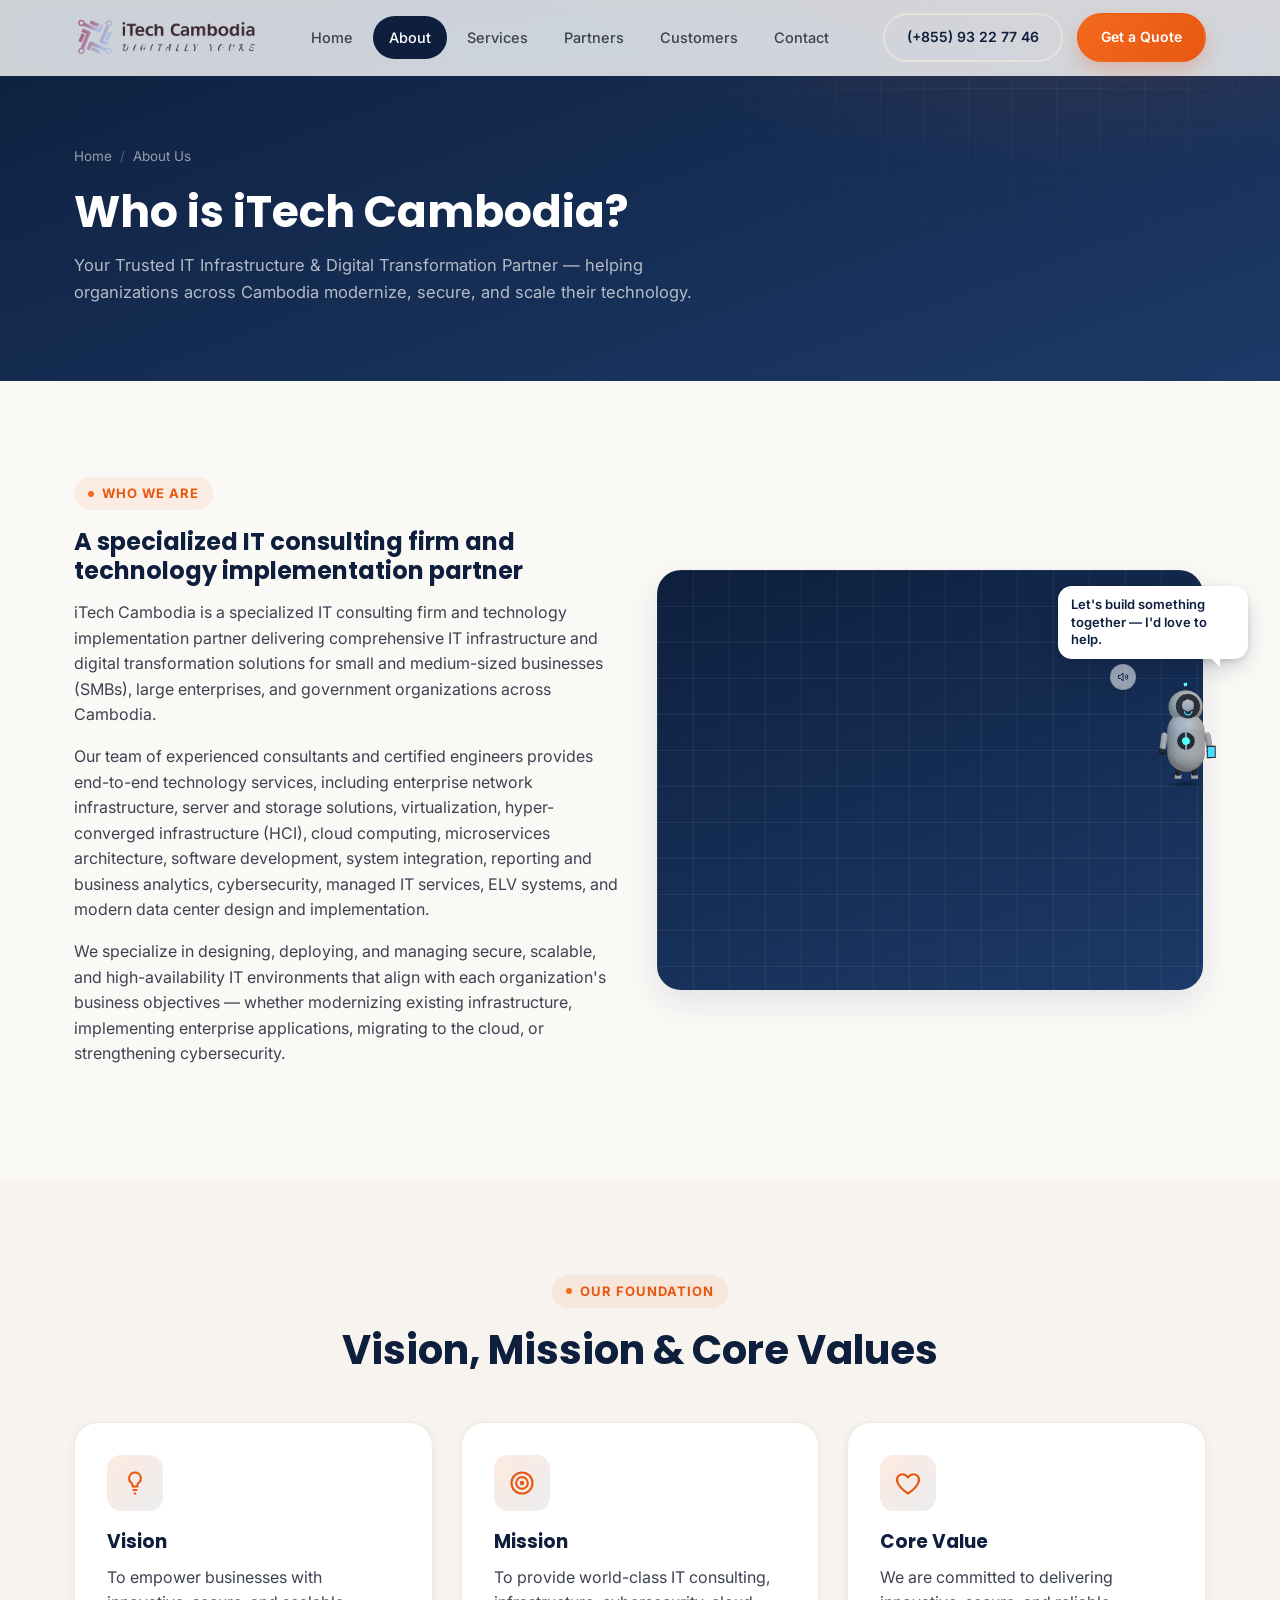
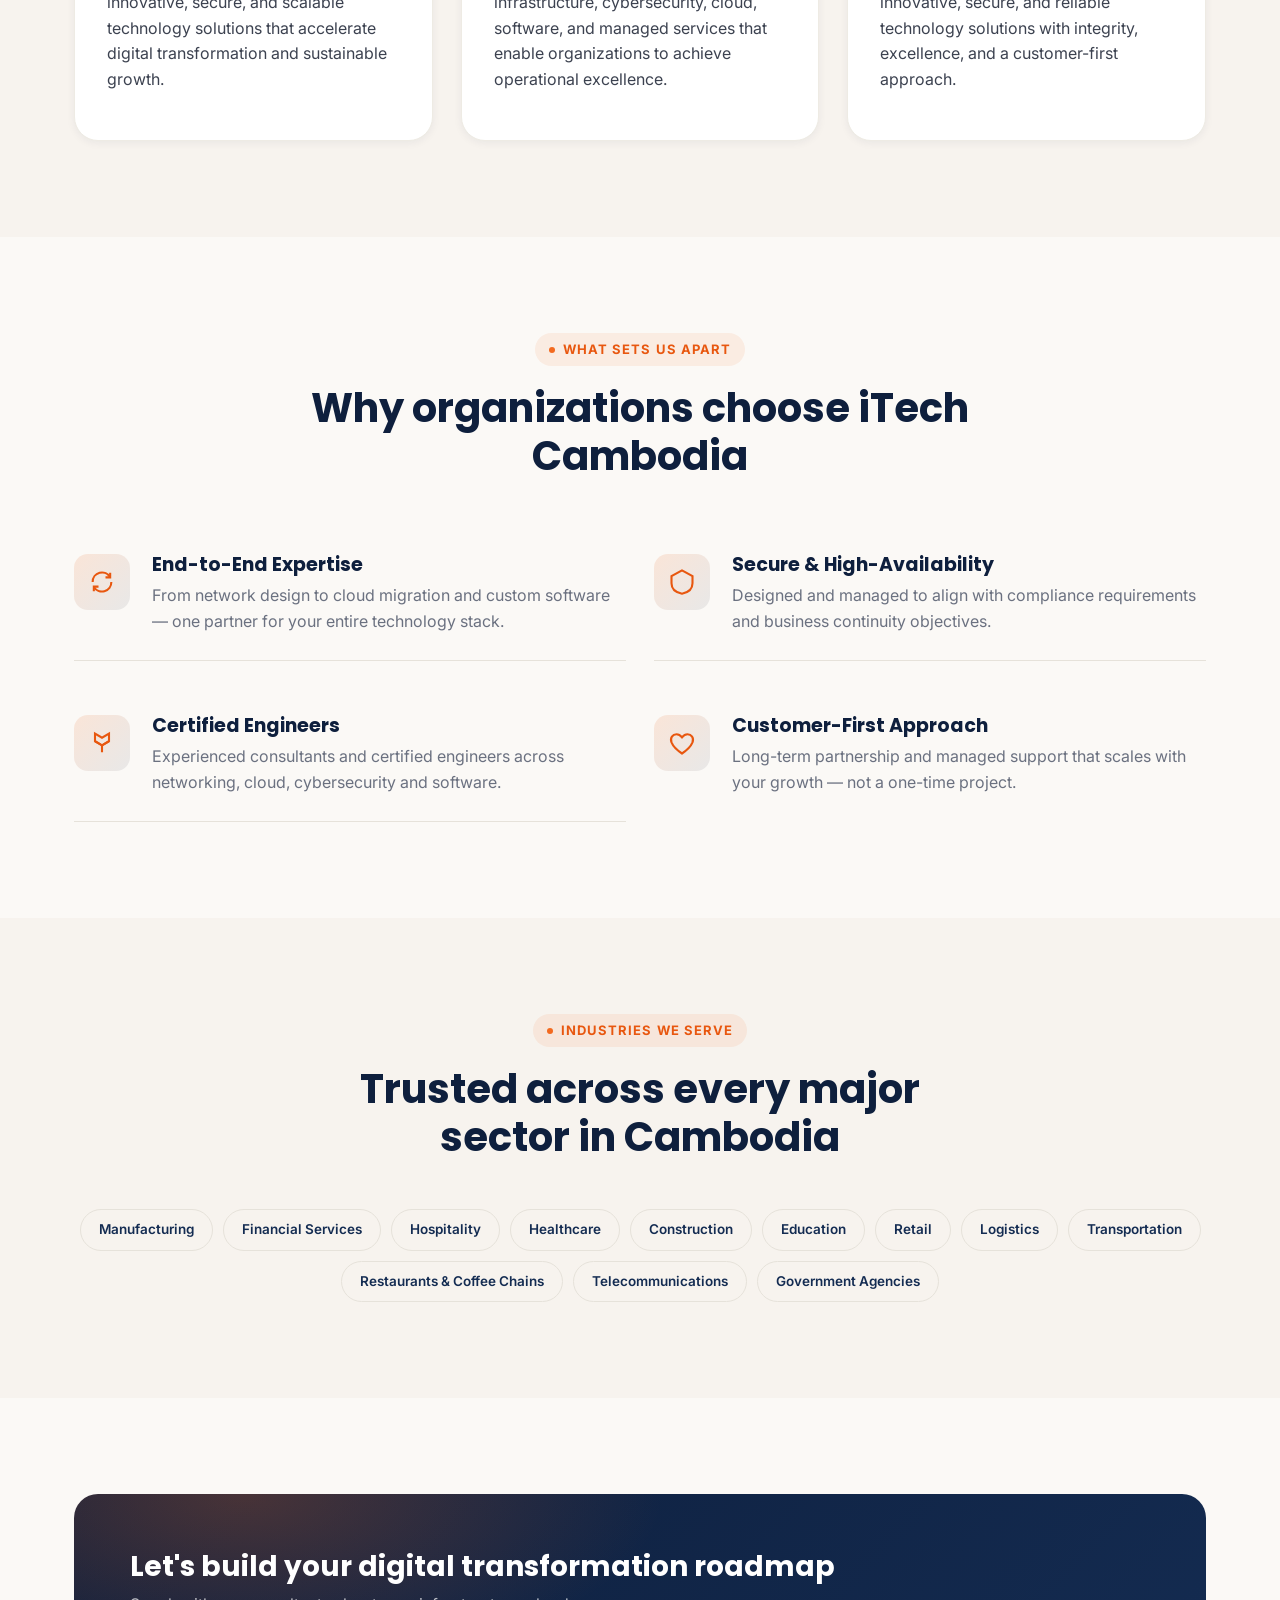
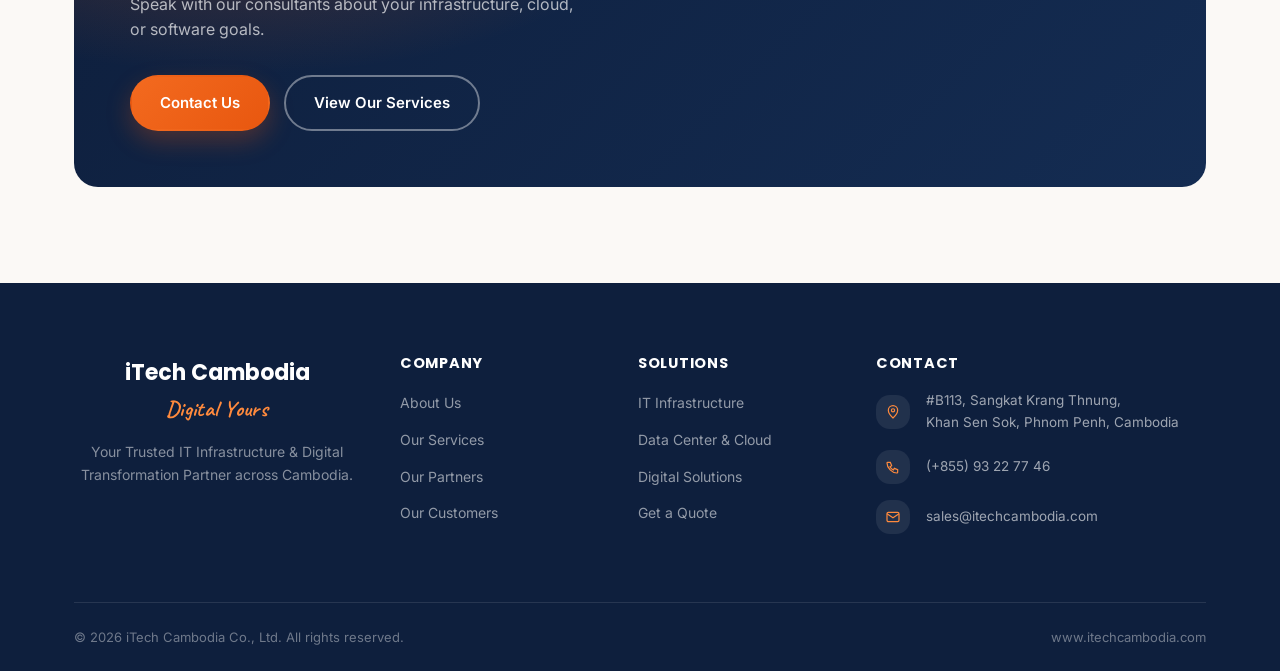
==== commit be2f5376: "Upgrade robot mascot to a living AI-assistant experience New modules: events.js (shared pub/sub bus)" ====
--- a/about.html
+++ b/about.html
@@ -9,7 +9,7 @@
 <link rel="preconnect" href="https://fonts.googleapis.com">
 <link rel="preconnect" href="https://fonts.gstatic.com" crossorigin>
 <link href="https://fonts.googleapis.com/css2?family=Inter:wght@400;500;600;700&family=Poppins:wght@600;700;800&family=Caveat:wght@600;700&display=swap" rel="stylesheet">
-<link rel="stylesheet" href="css/style.css?v=20">
+<link rel="stylesheet" href="css/style.css?v=21">
 </head>
 <body>
 
@@ -56,7 +56,7 @@
     <div class="about-media reveal" style="max-width:560px;aspect-ratio:560/430;margin:0 auto;">
       <div class="about-media-inner">
         <video class="about-video" autoplay muted loop playsinline preload="metadata" aria-label="Animated illustration of connected IT infrastructure elements: server, cloud, security shield, and network for an IT consulting company">
-          <source src="assets/who-we-are.mp4?v=20" type="video/mp4">
+          <source src="assets/who-we-are.mp4?v=21" type="video/mp4">
         </video>
       </div>
     </div>
@@ -203,7 +203,7 @@
 </footer>
 
 <button class="back-top" aria-label="Back to top"><svg viewBox="0 0 24 24" fill="none" stroke="currentColor" stroke-width="2"><path d="m5 12 7-7 7 7M12 19V6"/></svg></button>
-<script src="js/main.js?v=20"></script>
+<script src="js/main.js?v=21"></script>
 <script src="robot/vendor/gsap.min.js"></script>
 <script type="module" src="robot/robot.js"></script>
 </body>
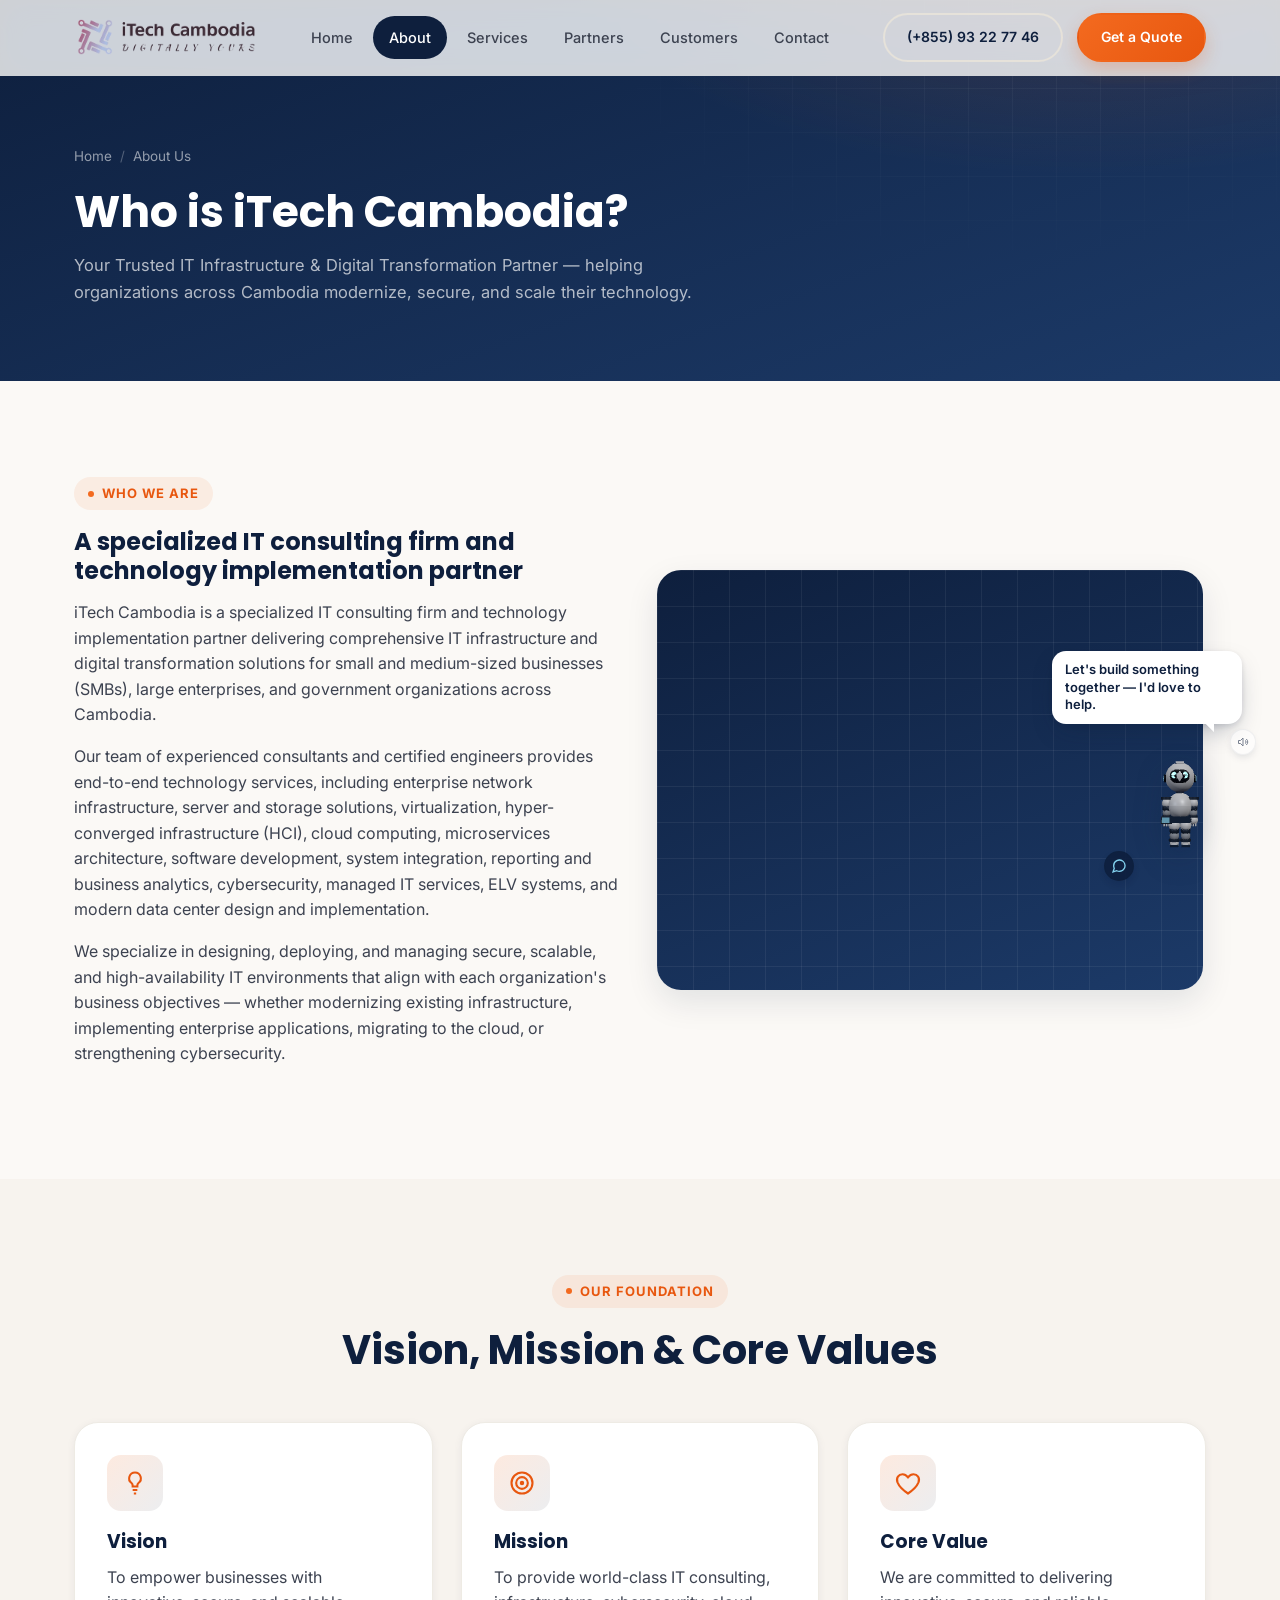
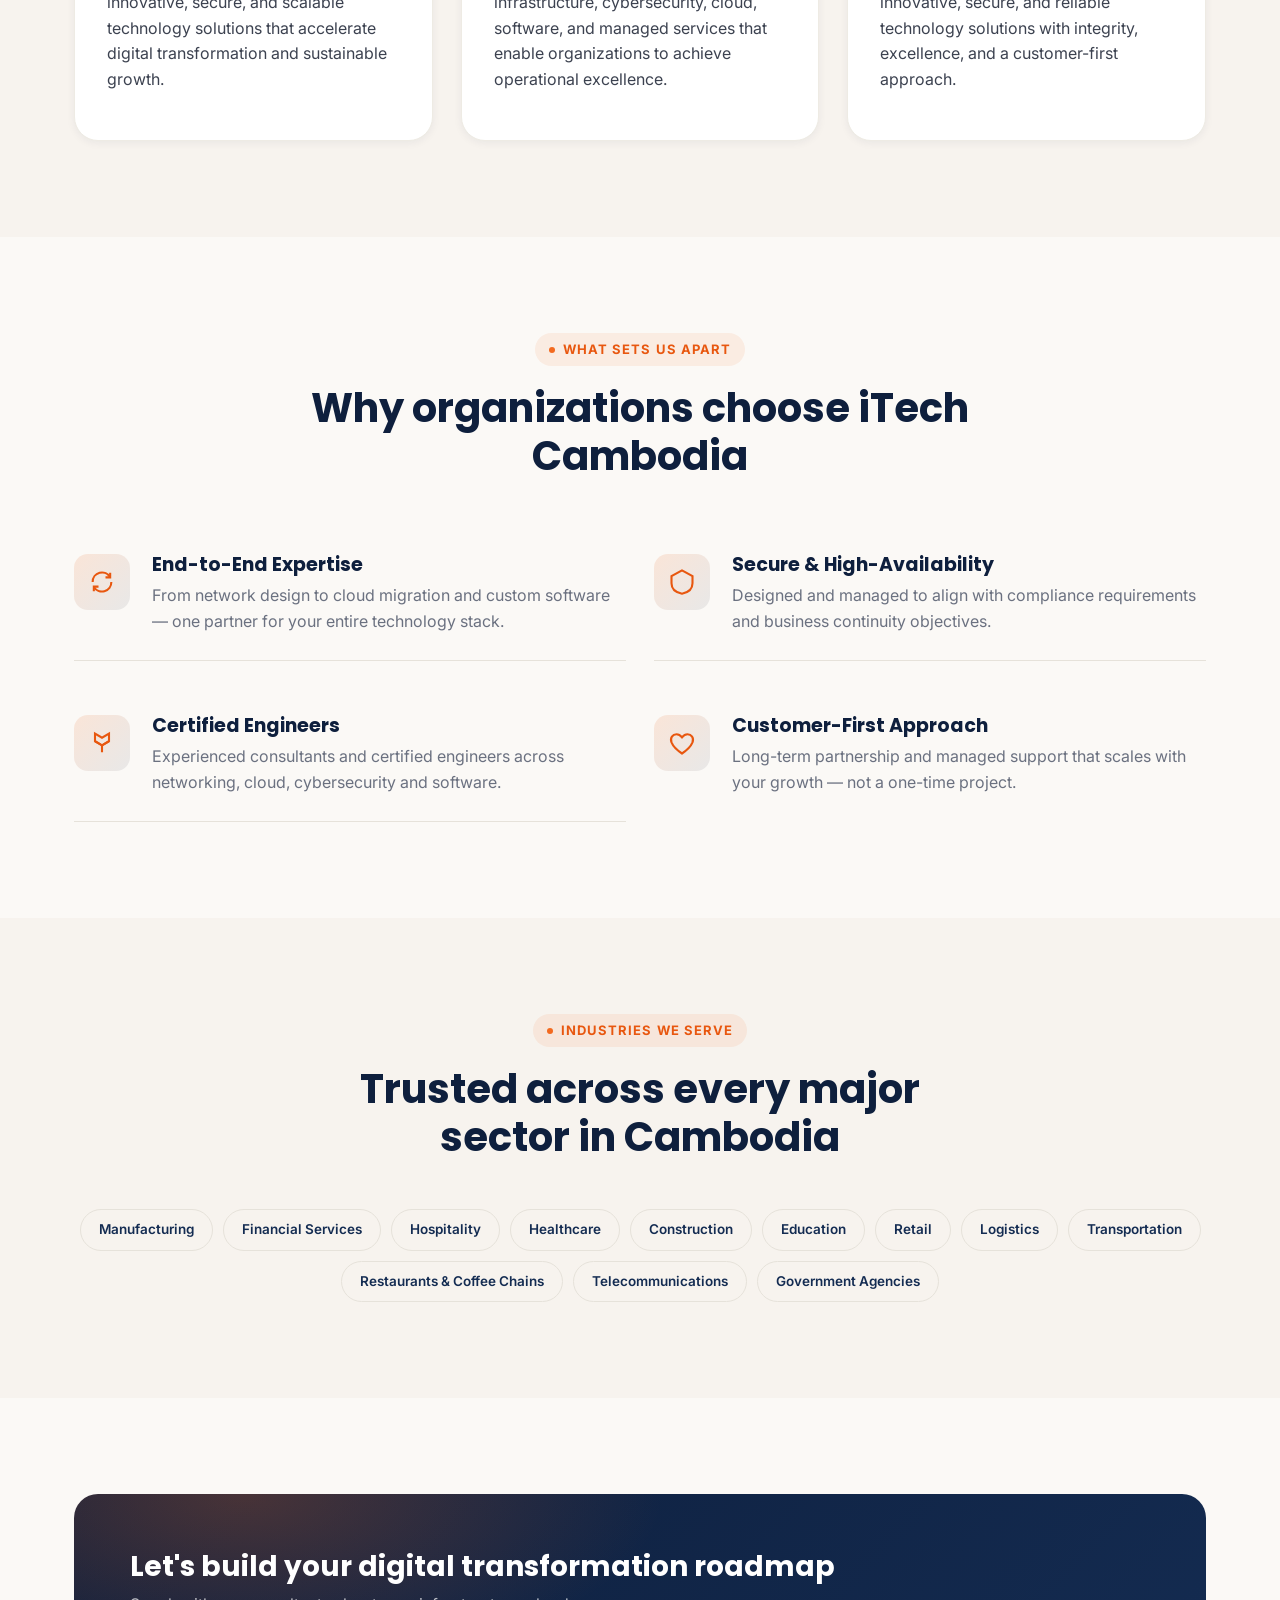
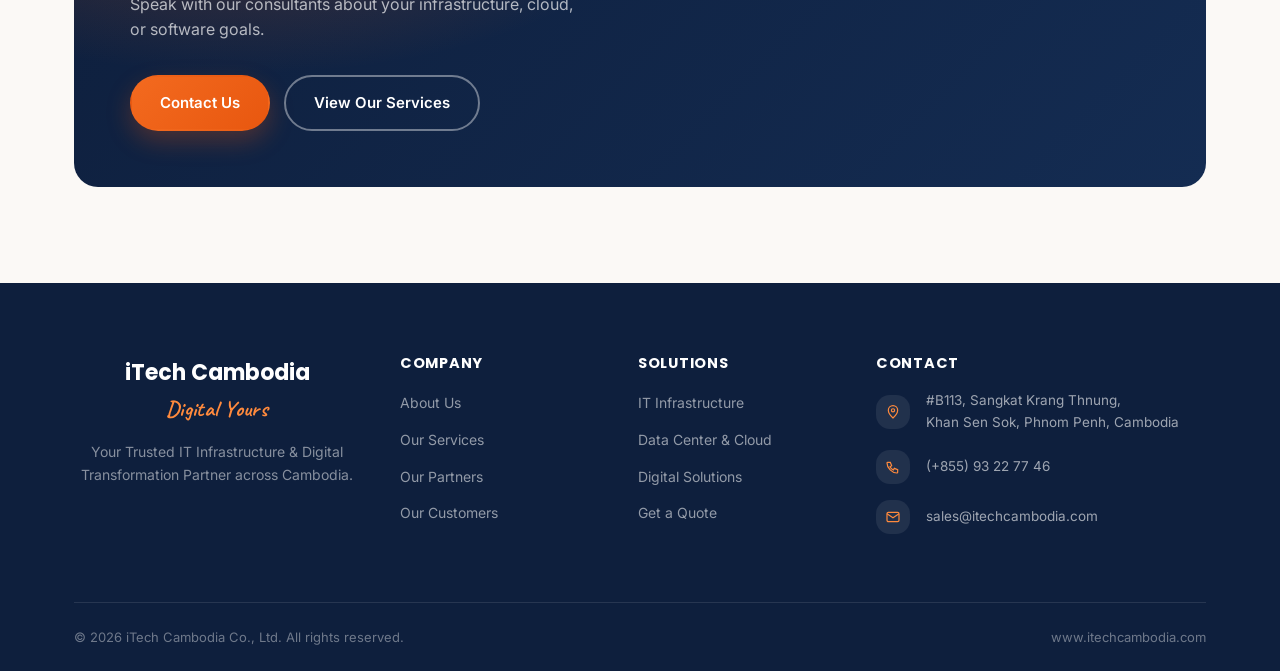
==== commit 2e394dae: "Turn the robot into an AI website assistant (search + navigate + voice) Adds a natural-language "ask" ====
--- a/about.html
+++ b/about.html
@@ -63,7 +63,7 @@
   </div>
 </section>
 
-<section class="bg-alt">
+<section class="bg-alt" id="vision-mission">
   <div class="container">
     <div class="section-head center reveal">
       <div class="section-tag" style="margin-left:auto;margin-right:auto;">Our Foundation</div>
@@ -89,7 +89,7 @@
   </div>
 </section>
 
-<section>
+<section id="why-choose-us">
   <div class="container">
     <div class="section-head center reveal">
       <div class="section-tag" style="margin-left:auto;margin-right:auto;">What Sets Us Apart</div>
@@ -116,7 +116,7 @@
   </div>
 </section>
 
-<section class="bg-alt">
+<section class="bg-alt" id="industries">
   <div class="container">
     <div class="section-head center reveal">
       <div class="section-tag" style="margin-left:auto;margin-right:auto;">Industries We Serve</div>
@@ -206,5 +206,6 @@
 <script src="js/main.js?v=21"></script>
 <script src="robot/vendor/gsap.min.js"></script>
 <script type="module" src="robot/robot.js"></script>
+<script type="module" src="robot/assistant/chat-widget.js"></script>
 </body>
 </html>
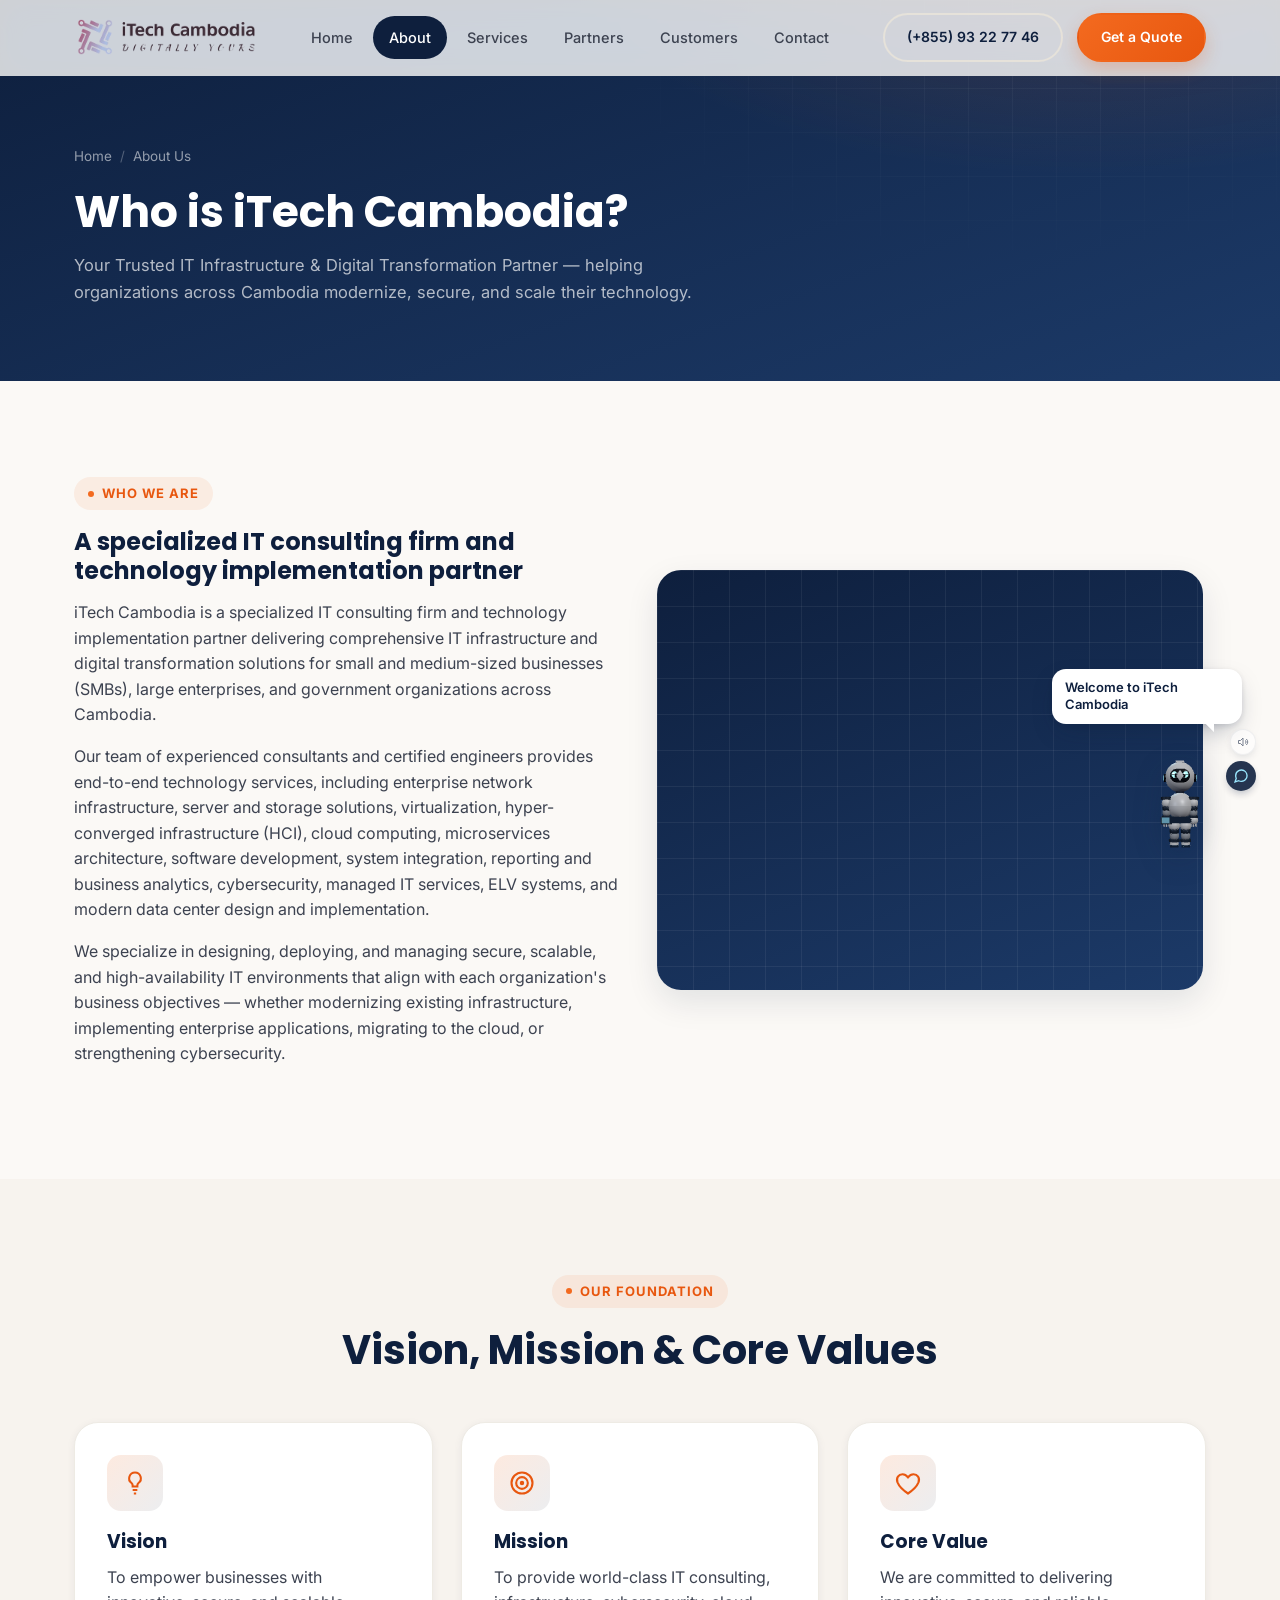
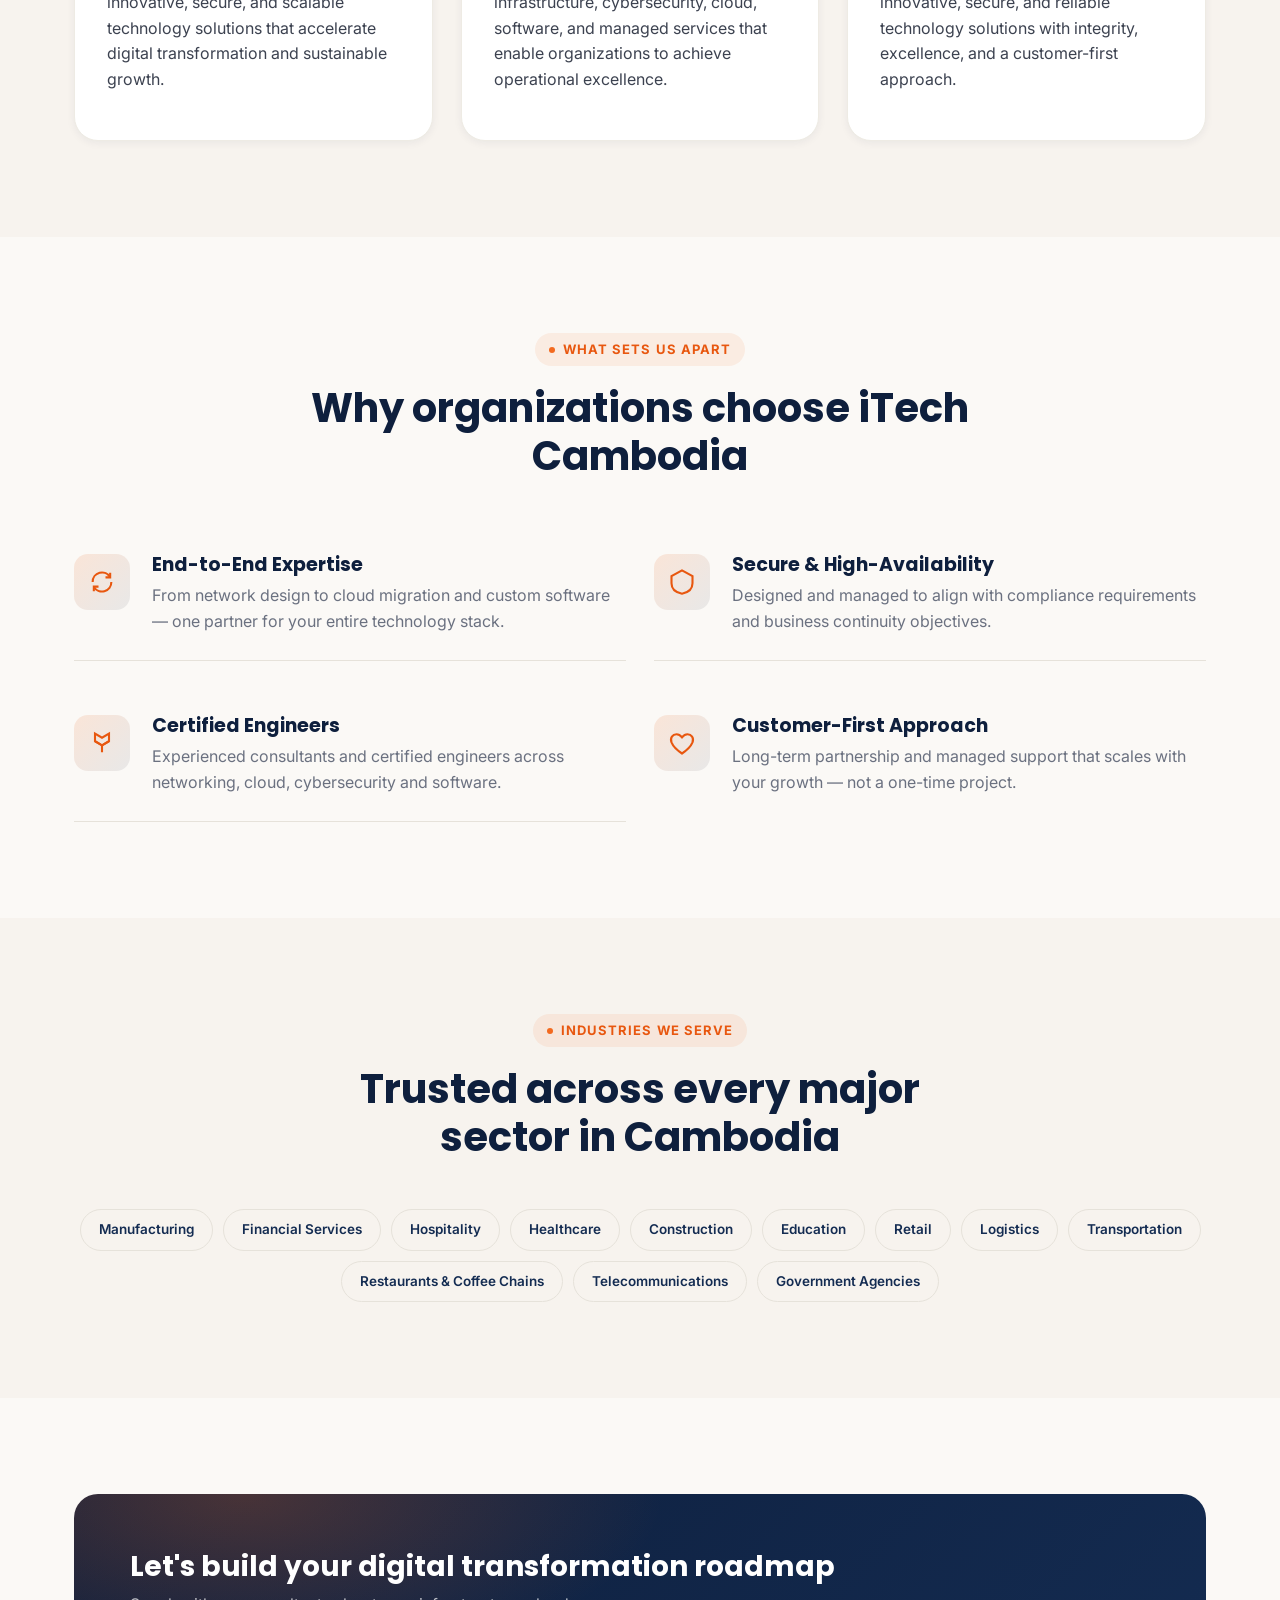
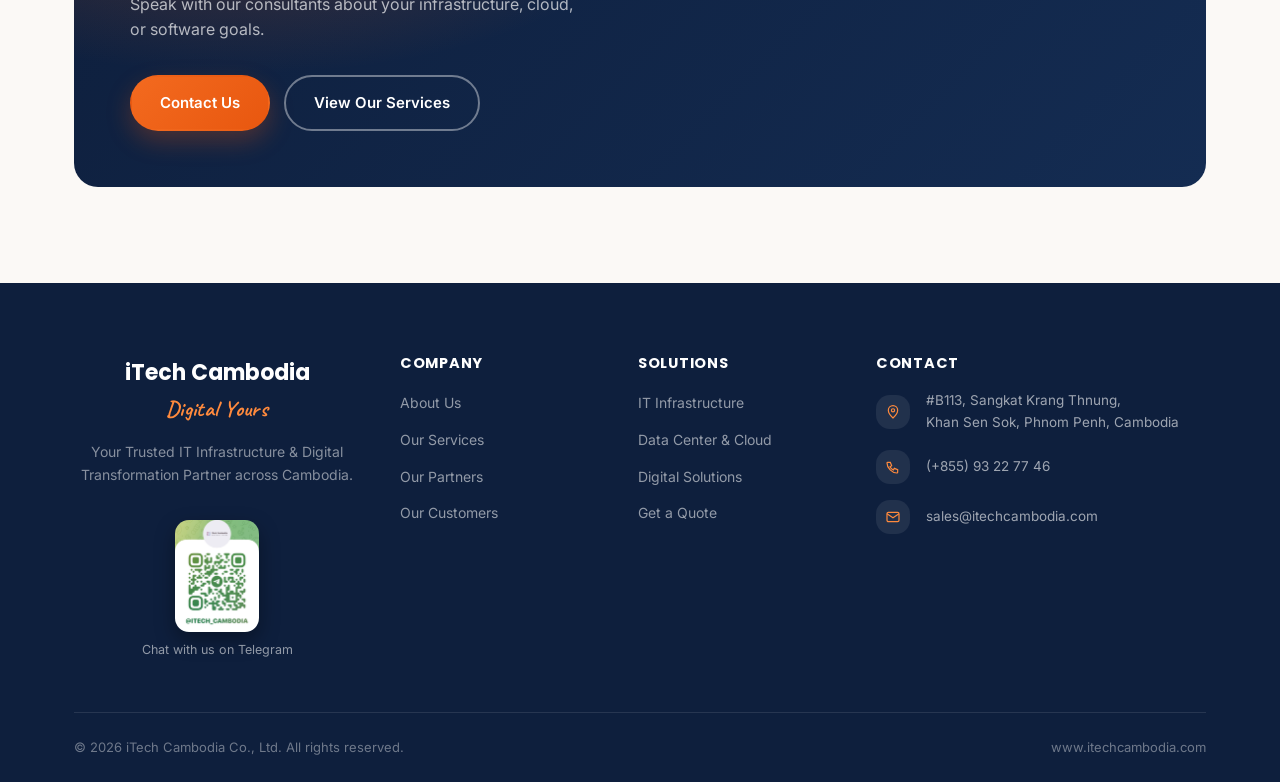
==== commit e8bc1839: "Add Telegram QR code to the footer brand block on every page Cropped the source QR graphic down to j" ====
--- a/about.html
+++ b/about.html
@@ -160,6 +160,10 @@
       <div class="footer-brand">
         <a href="/" class="brand"><span class="footer-brand-text">iTech Cambodia<small>Digital Yours</small></span></a>
         <p>Your Trusted IT Infrastructure &amp; Digital Transformation Partner across Cambodia.</p>
+        <a class="footer-qr" href="https://t.me/itech_cambodia" target="_blank" rel="noopener noreferrer" aria-label="Chat with iTech Cambodia on Telegram">
+          <img src="assets/telegram-qr.png" alt="Scan to chat with iTech Cambodia on Telegram" width="84" height="112" loading="lazy">
+          <span>Chat with us on Telegram</span>
+        </a>
       </div>
       <div class="footer-col">
         <h4>Company</h4>
--- a/css/style.css
+++ b/css/style.css
@@ -836,6 +836,11 @@
   margin-top: 2px;
 }
 .footer-brand p { font-size: 14px; color: rgba(255,255,255,.5); max-width: 300px; margin-left: auto; margin-right: auto; }
+.footer-qr { display: inline-flex; flex-direction: column; align-items: center; gap: 8px; margin-top: 20px; text-decoration: none; }
+.footer-qr img { width: 84px; height: auto; border-radius: 14px; box-shadow: 0 8px 20px rgba(0,0,0,.35); transition: transform .18s ease; }
+.footer-qr:hover img { transform: translateY(-3px); }
+.footer-qr span { font-size: 12.5px; color: rgba(255,255,255,.55); transition: color .18s ease; }
+.footer-qr:hover span { color: var(--orange-400); }
 .footer-col h4 { color: #fff; font-size: 14.5px; margin-bottom: 18px; text-transform: uppercase; letter-spacing: .05em; }
 .footer-col ul li { margin-bottom: 11px; }
 .footer-col ul a { font-size: 14px; color: rgba(255,255,255,.55); transition: color .18s ease; }
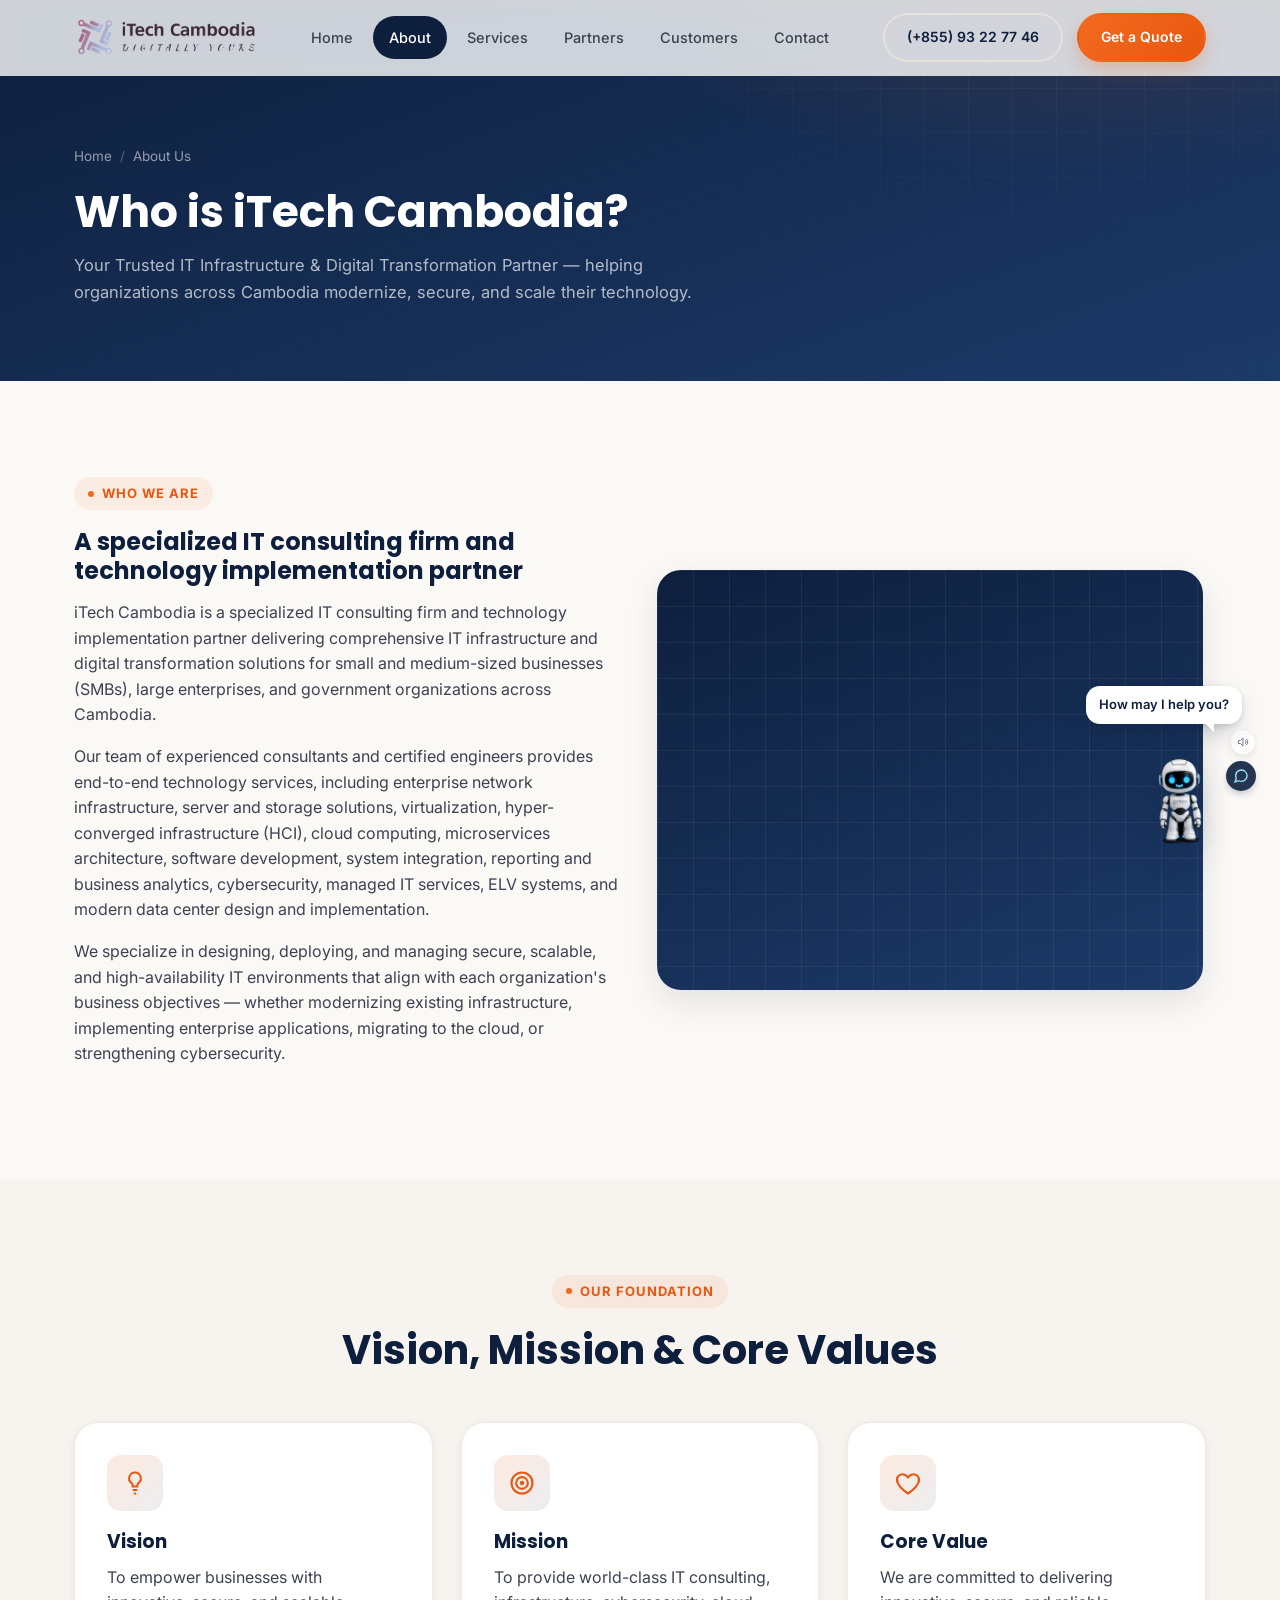
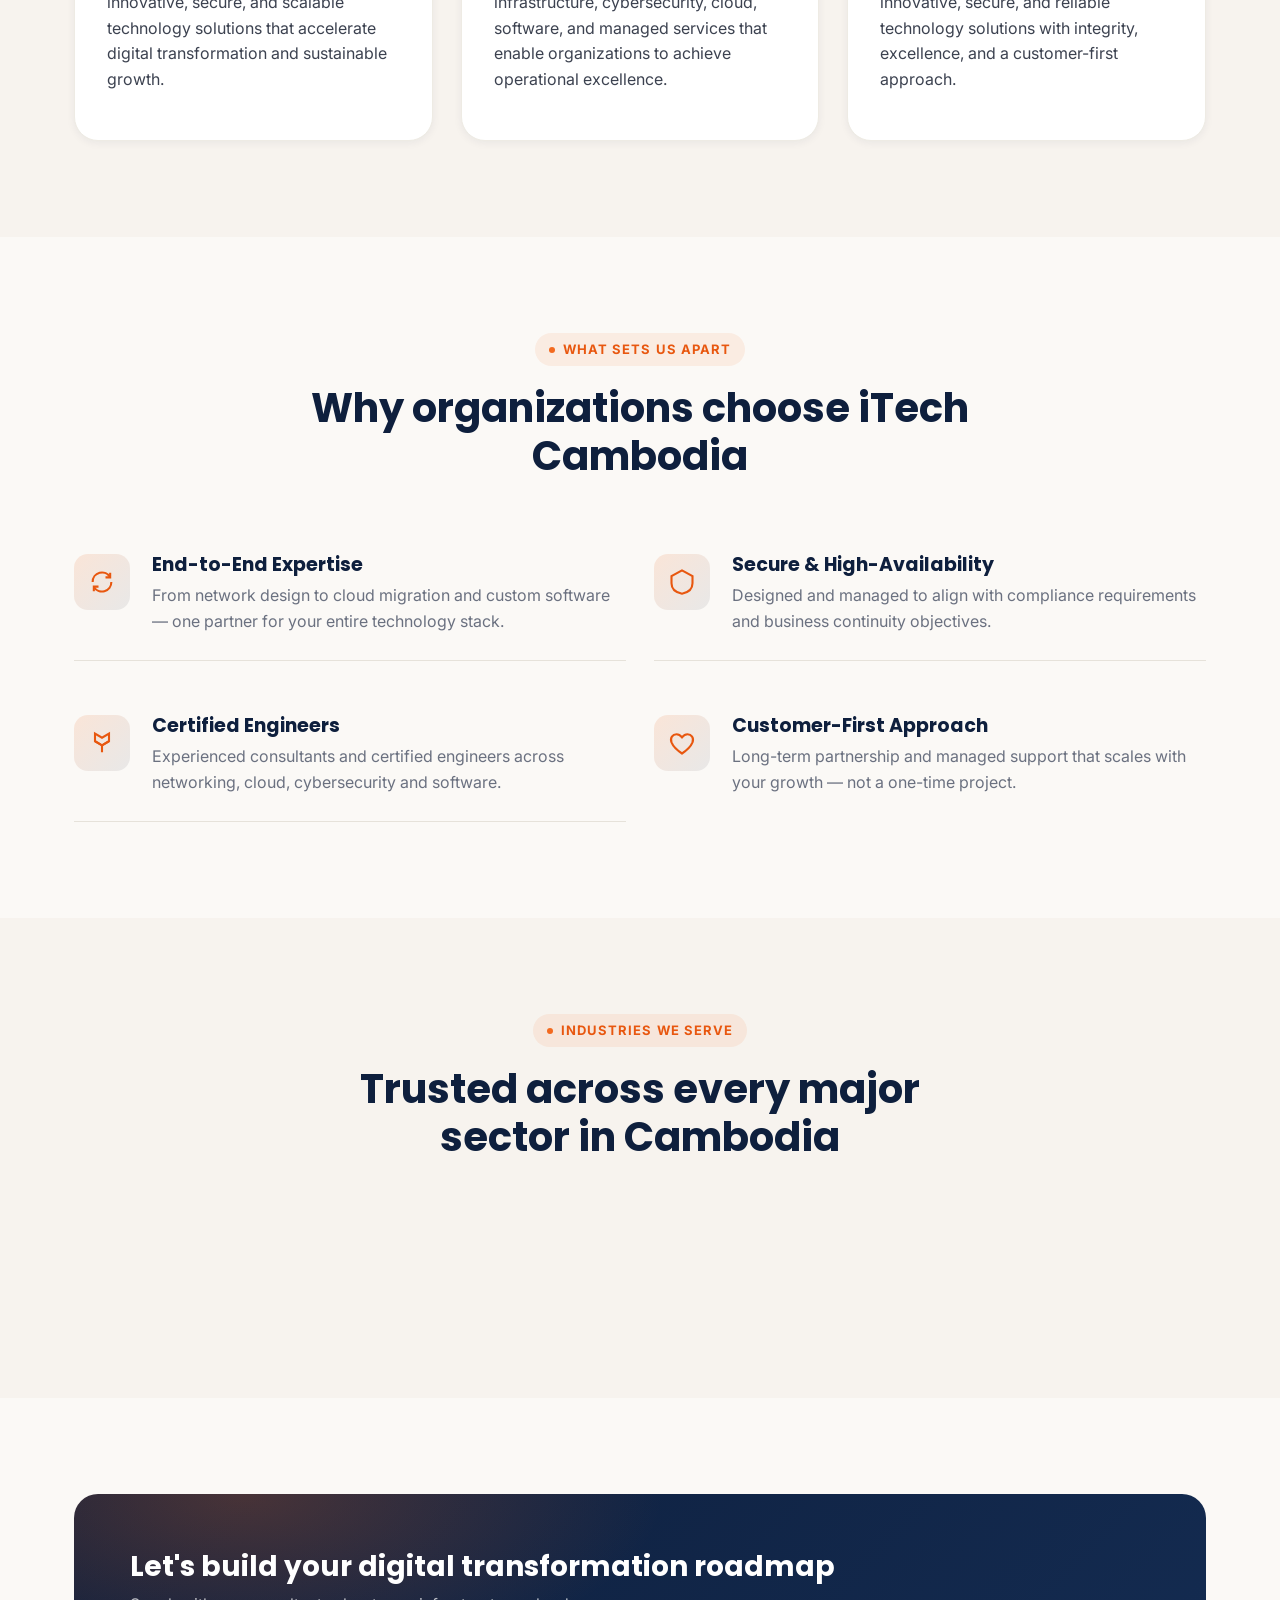
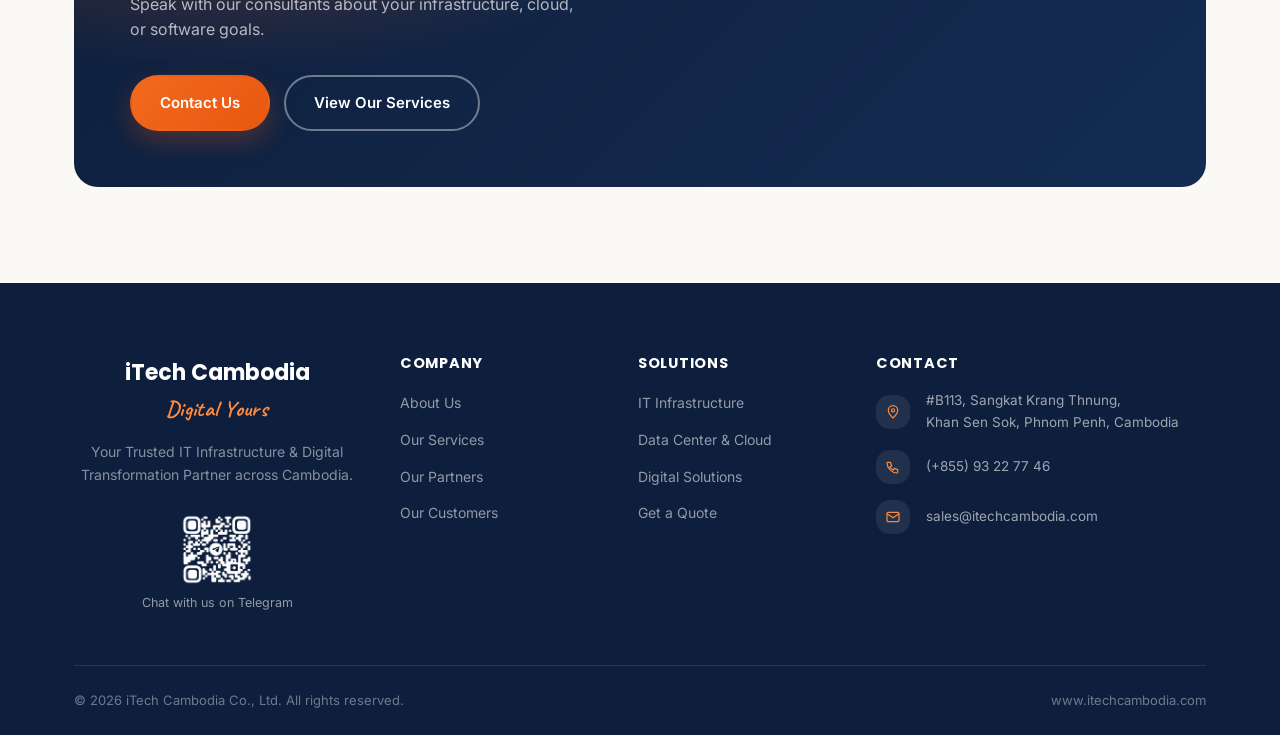
==== commit cea7db2a: "Switch mascot to a flat-PNG billboard and tighten the footer QR code The static-glb mascot kept rend" ====
--- a/about.html
+++ b/about.html
@@ -161,7 +161,7 @@
         <a href="/" class="brand"><span class="footer-brand-text">iTech Cambodia<small>Digital Yours</small></span></a>
         <p>Your Trusted IT Infrastructure &amp; Digital Transformation Partner across Cambodia.</p>
         <a class="footer-qr" href="https://t.me/itech_cambodia" target="_blank" rel="noopener noreferrer" aria-label="Chat with iTech Cambodia on Telegram">
-          <img src="assets/telegram-qr.png" alt="Scan to chat with iTech Cambodia on Telegram" width="84" height="112" loading="lazy">
+          <img src="assets/telegram-qr.png" alt="Scan to chat with iTech Cambodia on Telegram" width="76" height="75" loading="lazy">
           <span>Chat with us on Telegram</span>
         </a>
       </div>
--- a/css/style.css
+++ b/css/style.css
@@ -836,9 +836,9 @@
   margin-top: 2px;
 }
 .footer-brand p { font-size: 14px; color: rgba(255,255,255,.5); max-width: 300px; margin-left: auto; margin-right: auto; }
-.footer-qr { display: inline-flex; flex-direction: column; align-items: center; gap: 8px; margin-top: 20px; text-decoration: none; }
-.footer-qr img { width: 84px; height: auto; border-radius: 14px; box-shadow: 0 8px 20px rgba(0,0,0,.35); transition: transform .18s ease; }
-.footer-qr:hover img { transform: translateY(-3px); }
+.footer-qr { display: inline-flex; flex-direction: column; align-items: center; gap: 6px; margin-top: 12px; text-decoration: none; }
+.footer-qr img { width: 76px; height: auto; transition: transform .18s ease, filter .18s ease; }
+.footer-qr:hover img { transform: translateY(-3px); filter: drop-shadow(0 0 10px rgba(255,255,255,.4)); }
 .footer-qr span { font-size: 12.5px; color: rgba(255,255,255,.55); transition: color .18s ease; }
 .footer-qr:hover span { color: var(--orange-400); }
 .footer-col h4 { color: #fff; font-size: 14.5px; margin-bottom: 18px; text-transform: uppercase; letter-spacing: .05em; }
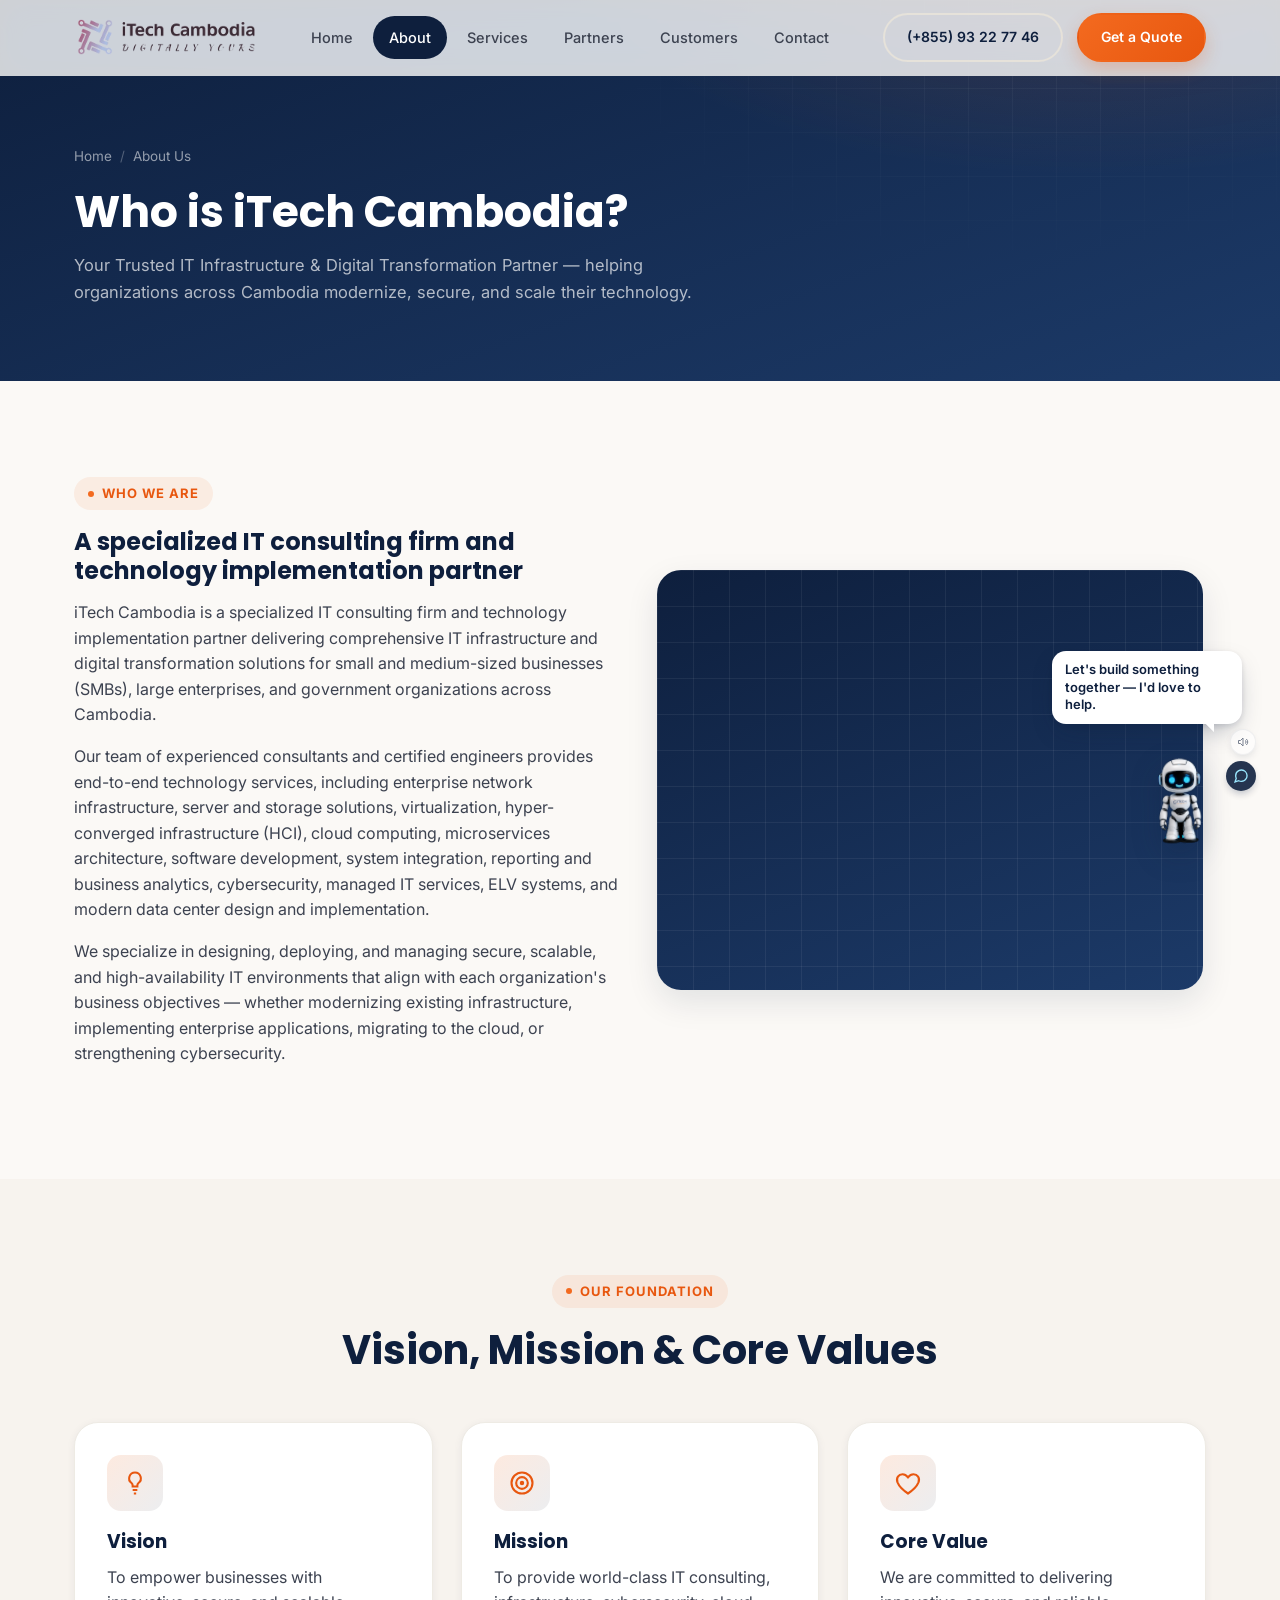
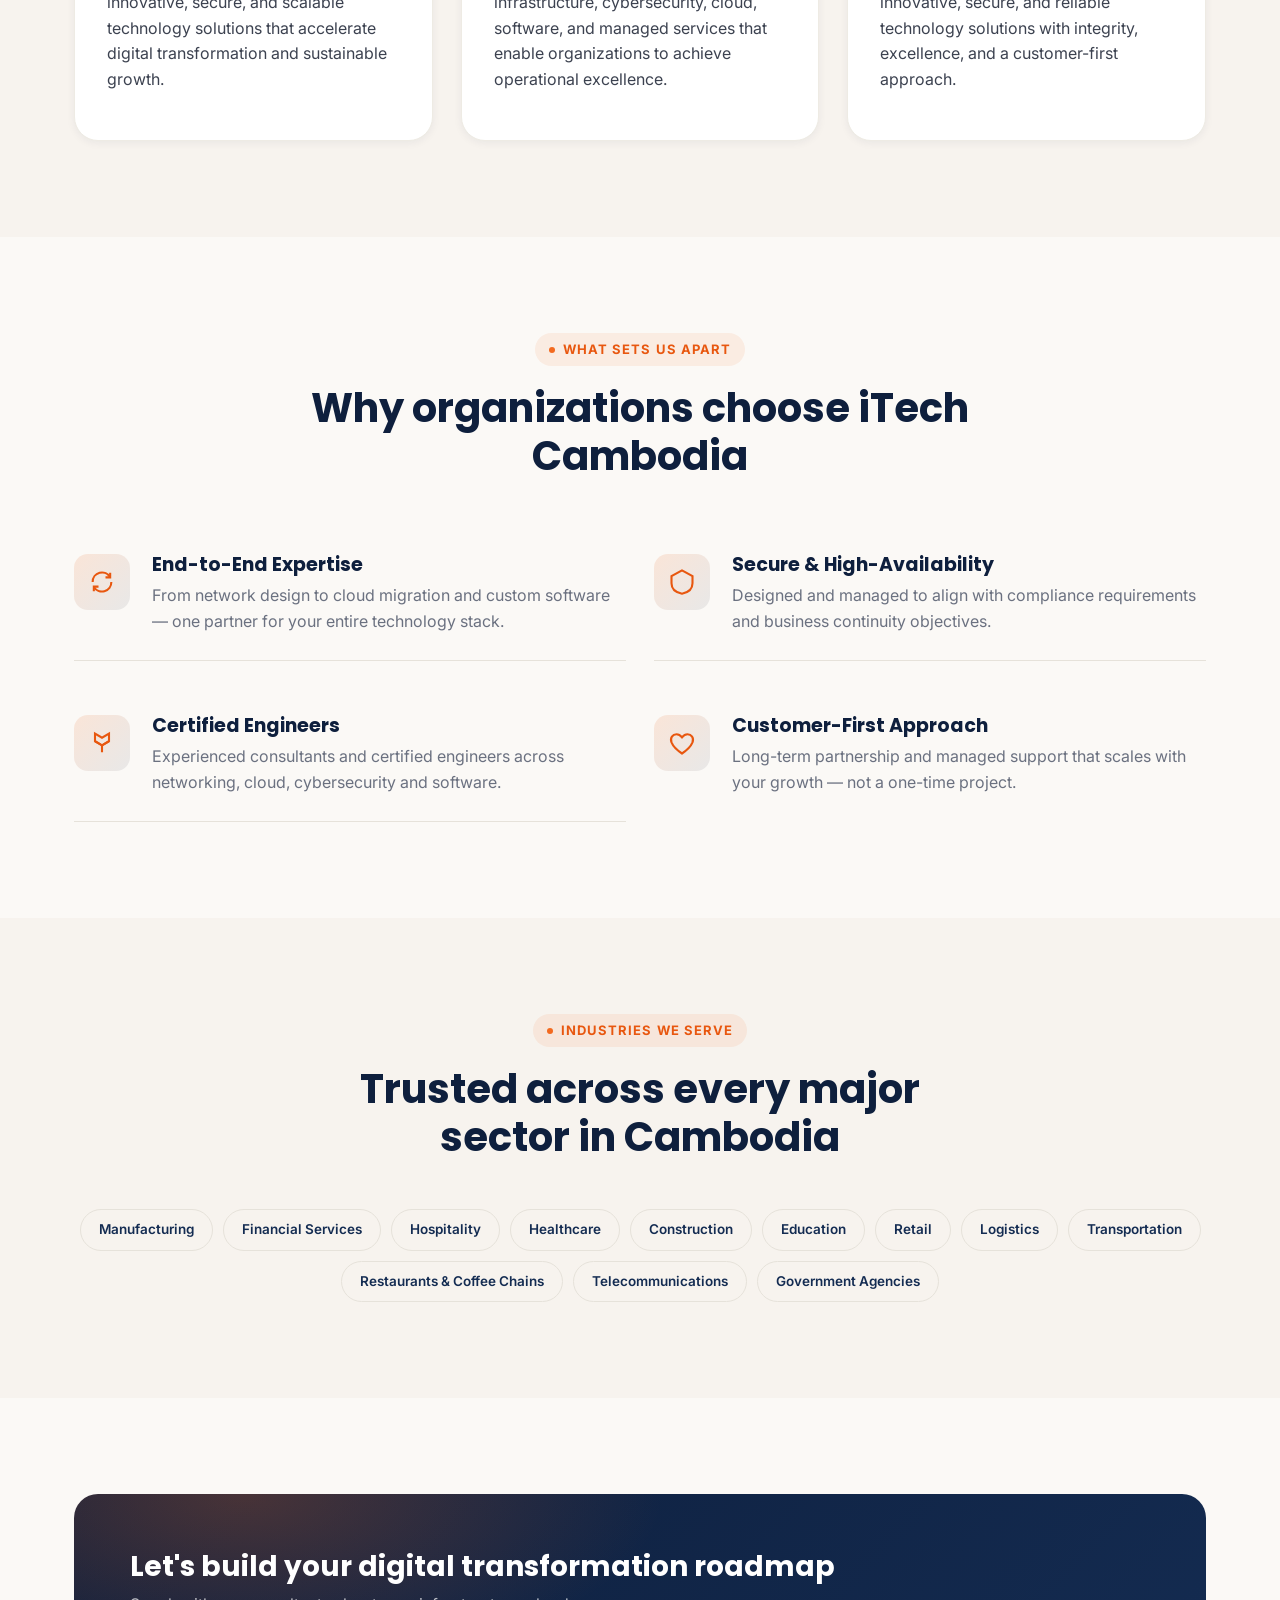
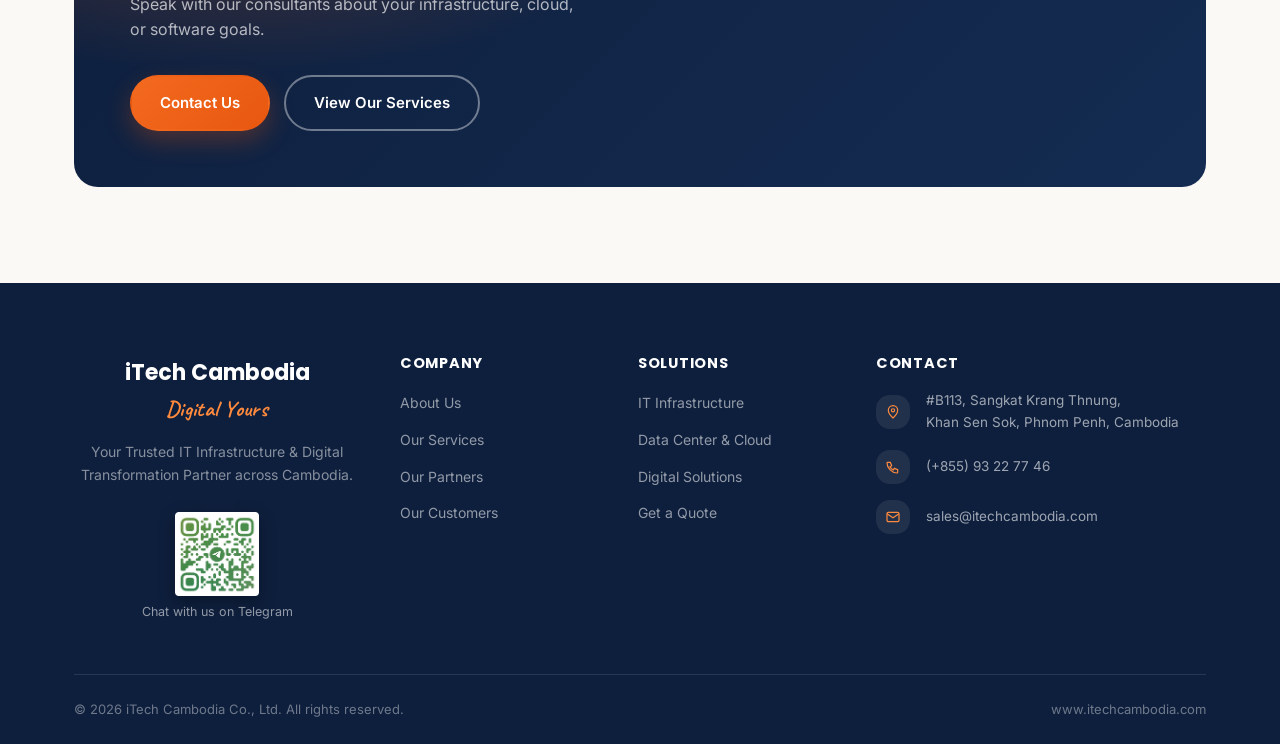
==== commit db0423b8: "Fix footer QR code so it actually scans The previous glow-style graphic (iTech QR Code-V1.png) had b" ====
--- a/about.html
+++ b/about.html
@@ -161,7 +161,7 @@
         <a href="/" class="brand"><span class="footer-brand-text">iTech Cambodia<small>Digital Yours</small></span></a>
         <p>Your Trusted IT Infrastructure &amp; Digital Transformation Partner across Cambodia.</p>
         <a class="footer-qr" href="https://t.me/itech_cambodia" target="_blank" rel="noopener noreferrer" aria-label="Chat with iTech Cambodia on Telegram">
-          <img src="assets/telegram-qr.png" alt="Scan to chat with iTech Cambodia on Telegram" width="76" height="75" loading="lazy">
+          <img src="assets/telegram-qr.png" alt="Scan to chat with iTech Cambodia on Telegram" width="84" height="84" loading="lazy">
           <span>Chat with us on Telegram</span>
         </a>
       </div>
--- a/css/style.css
+++ b/css/style.css
@@ -837,8 +837,8 @@
 }
 .footer-brand p { font-size: 14px; color: rgba(255,255,255,.5); max-width: 300px; margin-left: auto; margin-right: auto; }
 .footer-qr { display: inline-flex; flex-direction: column; align-items: center; gap: 6px; margin-top: 12px; text-decoration: none; }
-.footer-qr img { width: 76px; height: auto; transition: transform .18s ease, filter .18s ease; }
-.footer-qr:hover img { transform: translateY(-3px); filter: drop-shadow(0 0 10px rgba(255,255,255,.4)); }
+.footer-qr img { width: 84px; height: auto; box-shadow: 0 6px 16px rgba(0,0,0,.3); transition: transform .18s ease, box-shadow .18s ease; }
+.footer-qr:hover img { transform: translateY(-3px); box-shadow: 0 10px 22px rgba(0,0,0,.4); }
 .footer-qr span { font-size: 12.5px; color: rgba(255,255,255,.55); transition: color .18s ease; }
 .footer-qr:hover span { color: var(--orange-400); }
 .footer-col h4 { color: #fff; font-size: 14.5px; margin-bottom: 18px; text-transform: uppercase; letter-spacing: .05em; }
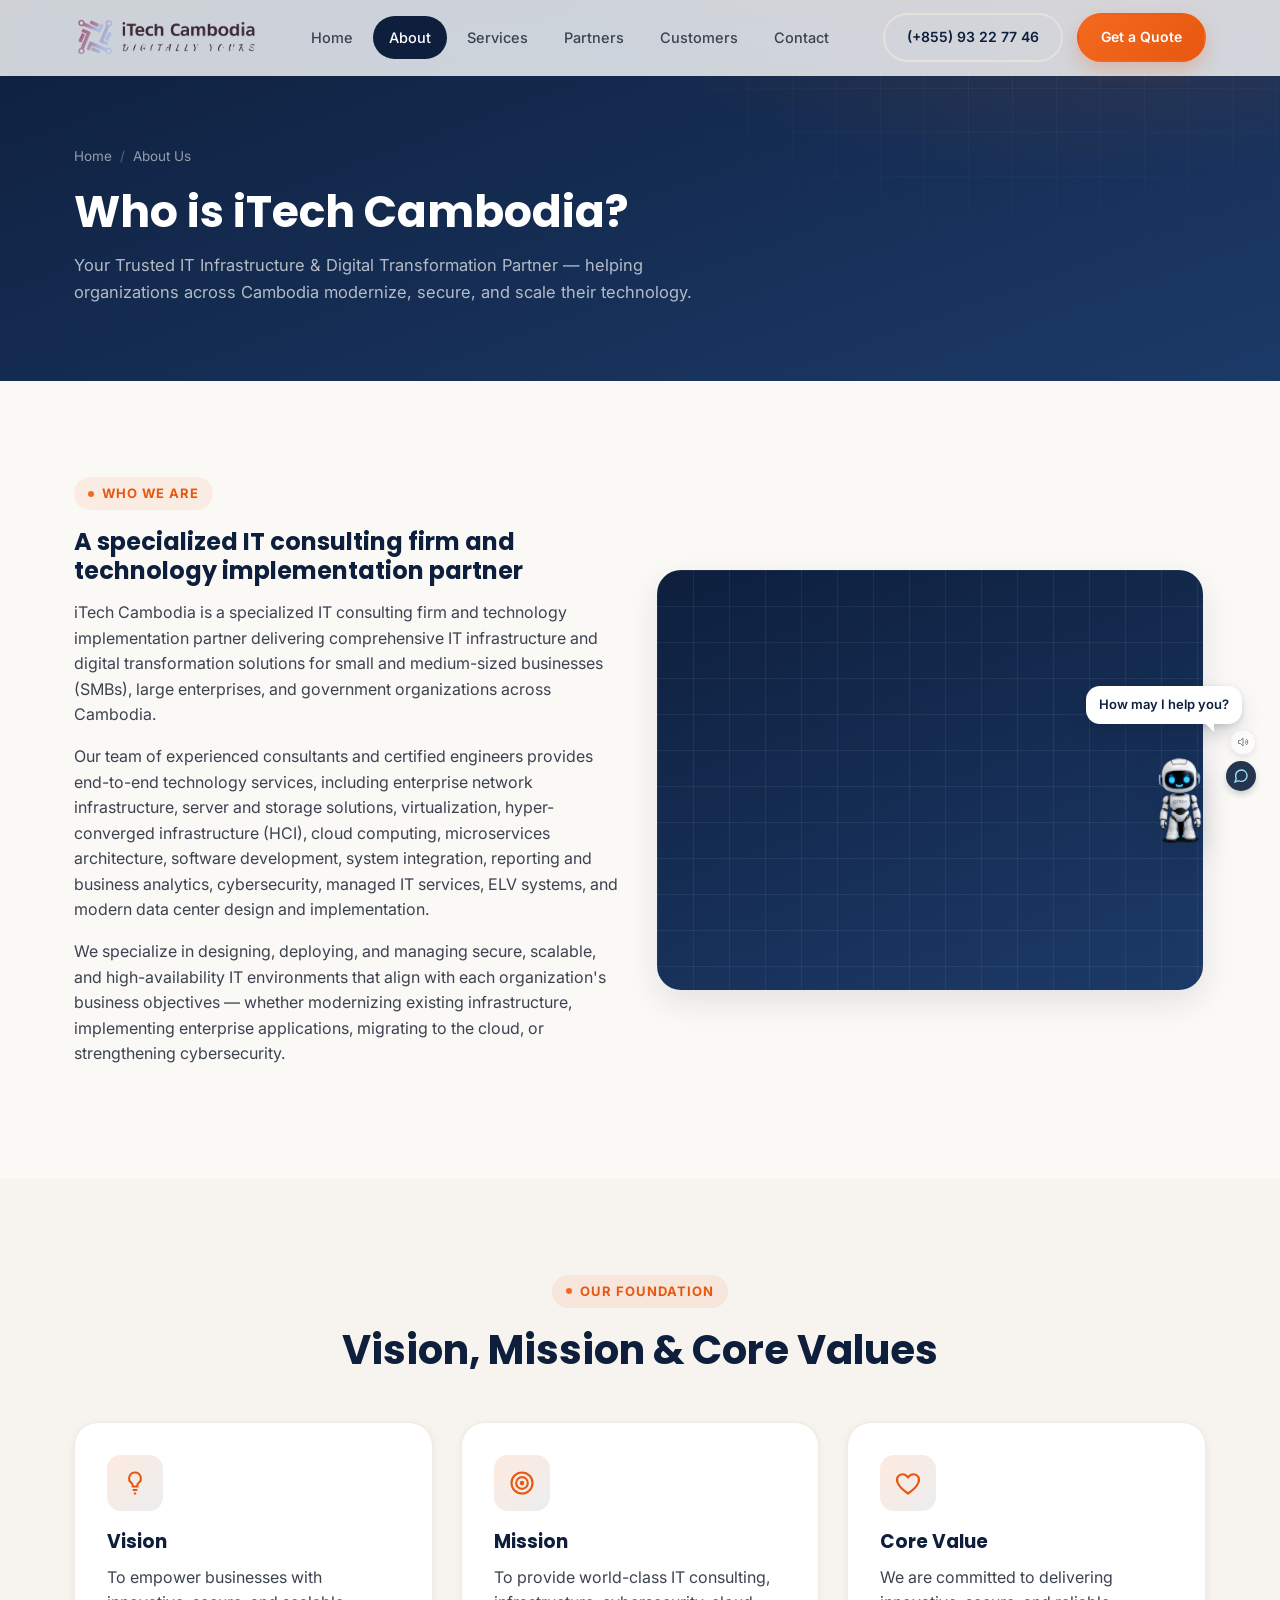
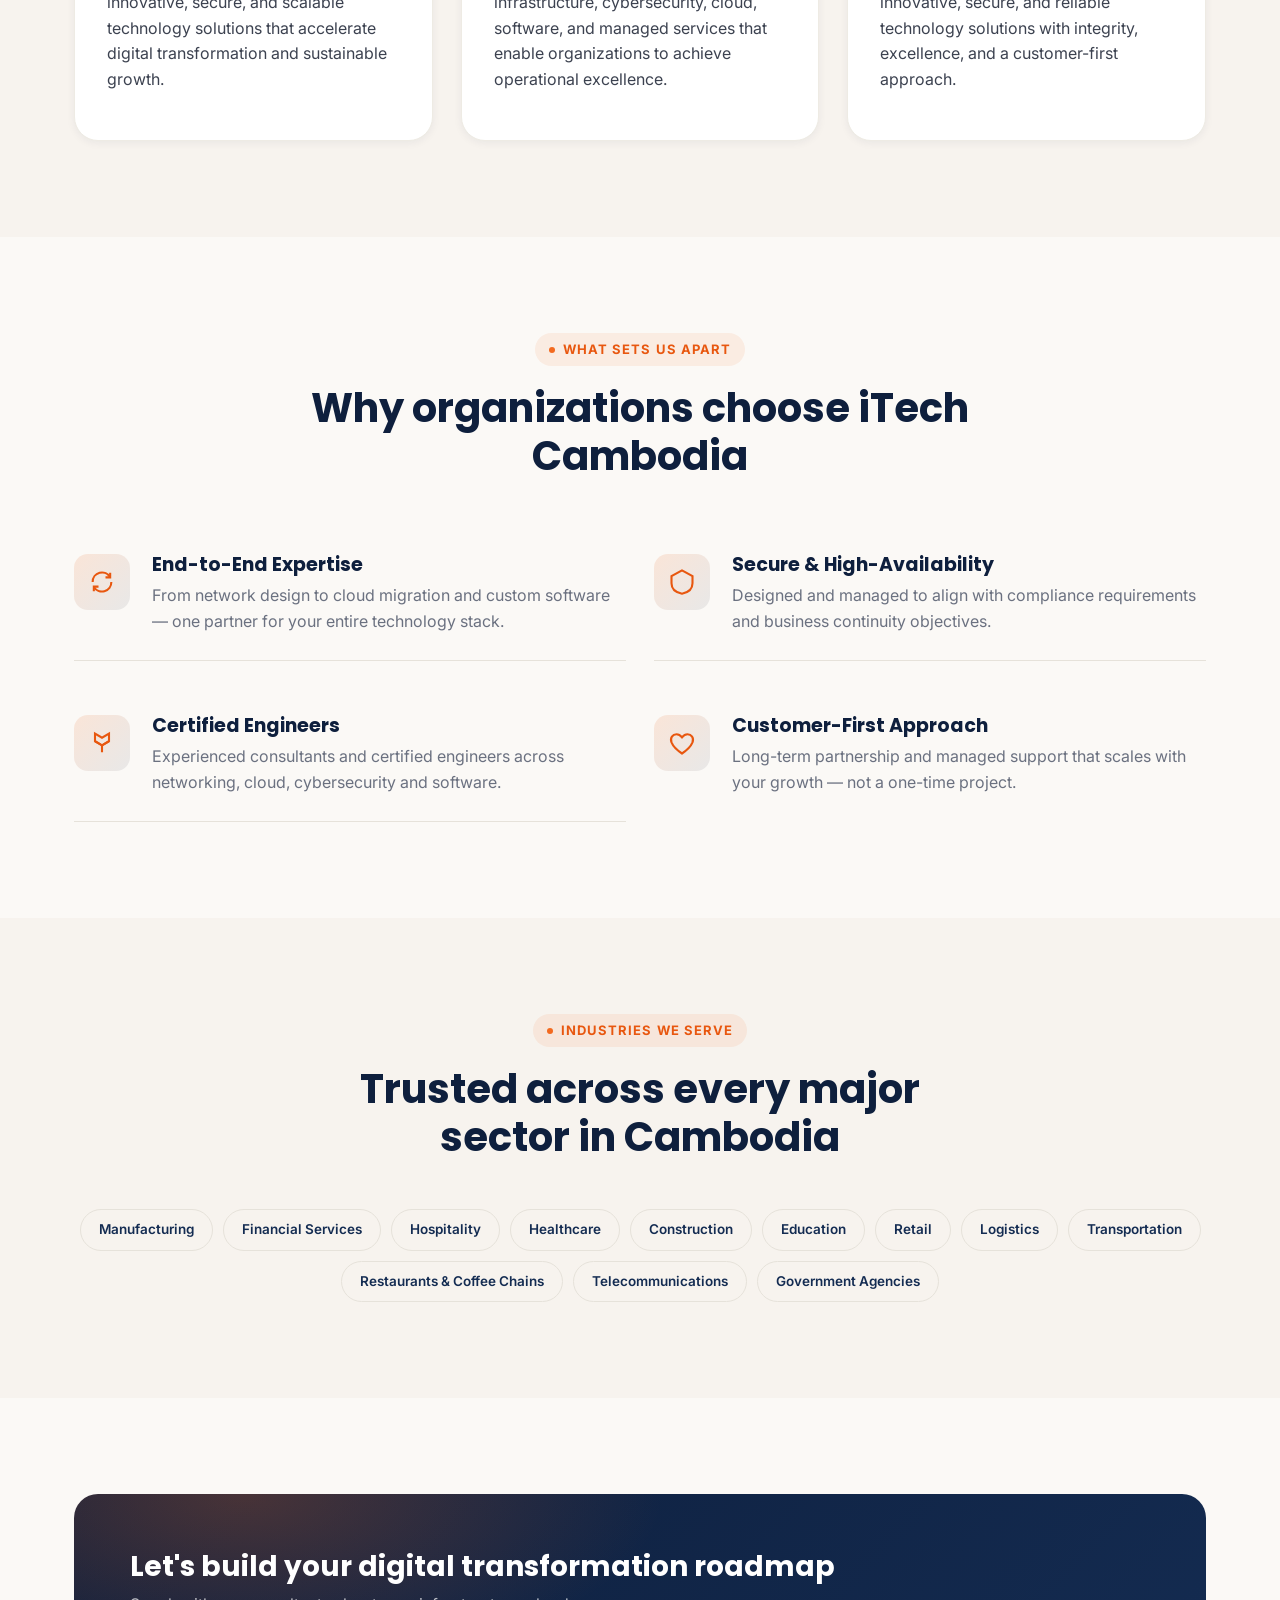
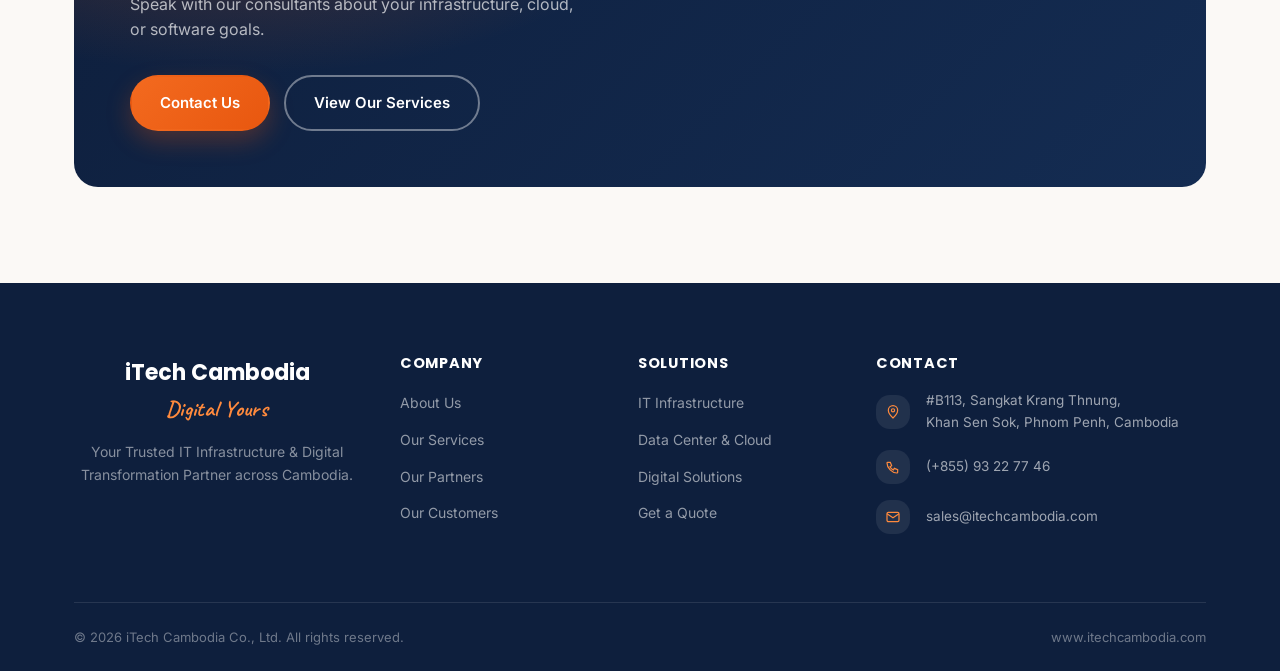
==== commit 50be859b: "Remove the footer Telegram QR code It didn't scan reliably even after two re-crops from the original" ====
--- a/about.html
+++ b/about.html
@@ -160,10 +160,6 @@
       <div class="footer-brand">
         <a href="/" class="brand"><span class="footer-brand-text">iTech Cambodia<small>Digital Yours</small></span></a>
         <p>Your Trusted IT Infrastructure &amp; Digital Transformation Partner across Cambodia.</p>
-        <a class="footer-qr" href="https://t.me/itech_cambodia" target="_blank" rel="noopener noreferrer" aria-label="Chat with iTech Cambodia on Telegram">
-          <img src="assets/telegram-qr.png" alt="Scan to chat with iTech Cambodia on Telegram" width="84" height="84" loading="lazy">
-          <span>Chat with us on Telegram</span>
-        </a>
       </div>
       <div class="footer-col">
         <h4>Company</h4>
--- a/css/style.css
+++ b/css/style.css
@@ -836,11 +836,6 @@
   margin-top: 2px;
 }
 .footer-brand p { font-size: 14px; color: rgba(255,255,255,.5); max-width: 300px; margin-left: auto; margin-right: auto; }
-.footer-qr { display: inline-flex; flex-direction: column; align-items: center; gap: 6px; margin-top: 12px; text-decoration: none; }
-.footer-qr img { width: 84px; height: auto; box-shadow: 0 6px 16px rgba(0,0,0,.3); transition: transform .18s ease, box-shadow .18s ease; }
-.footer-qr:hover img { transform: translateY(-3px); box-shadow: 0 10px 22px rgba(0,0,0,.4); }
-.footer-qr span { font-size: 12.5px; color: rgba(255,255,255,.55); transition: color .18s ease; }
-.footer-qr:hover span { color: var(--orange-400); }
 .footer-col h4 { color: #fff; font-size: 14.5px; margin-bottom: 18px; text-transform: uppercase; letter-spacing: .05em; }
 .footer-col ul li { margin-bottom: 11px; }
 .footer-col ul a { font-size: 14px; color: rgba(255,255,255,.55); transition: color .18s ease; }
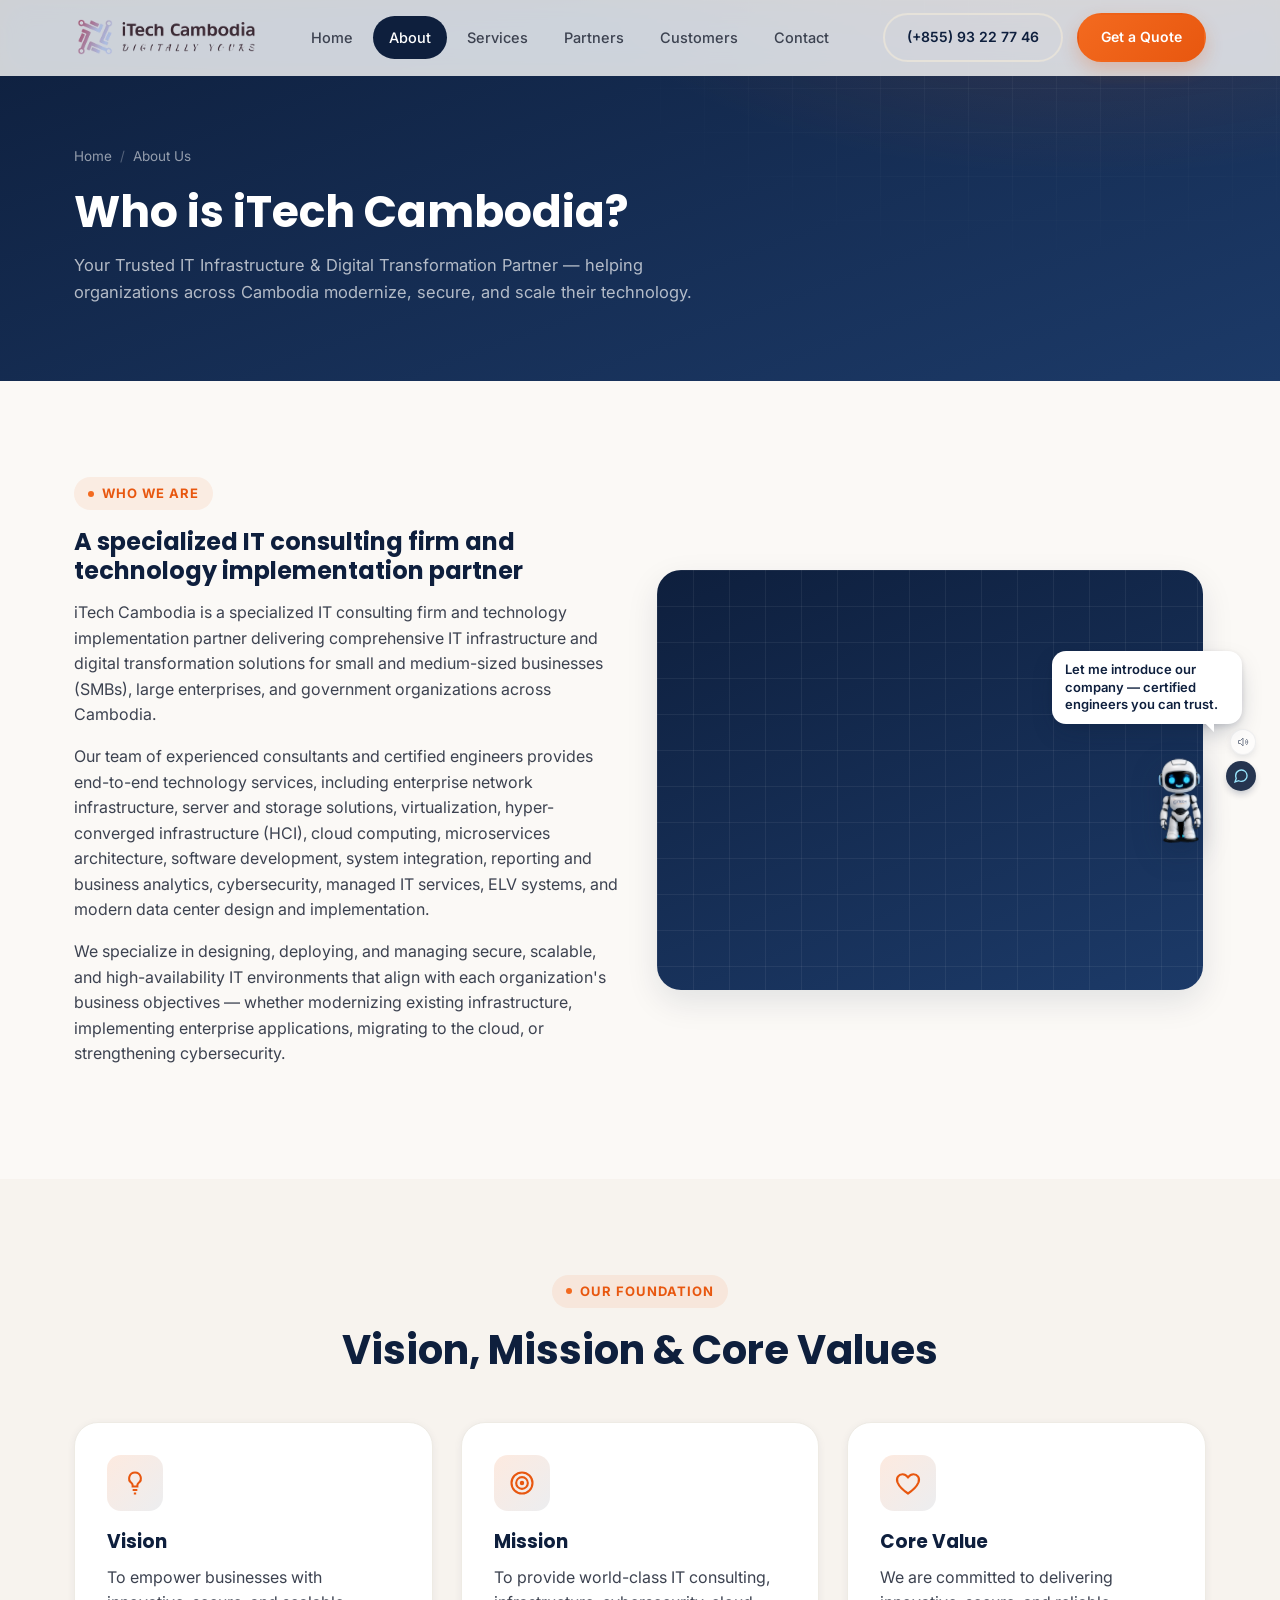
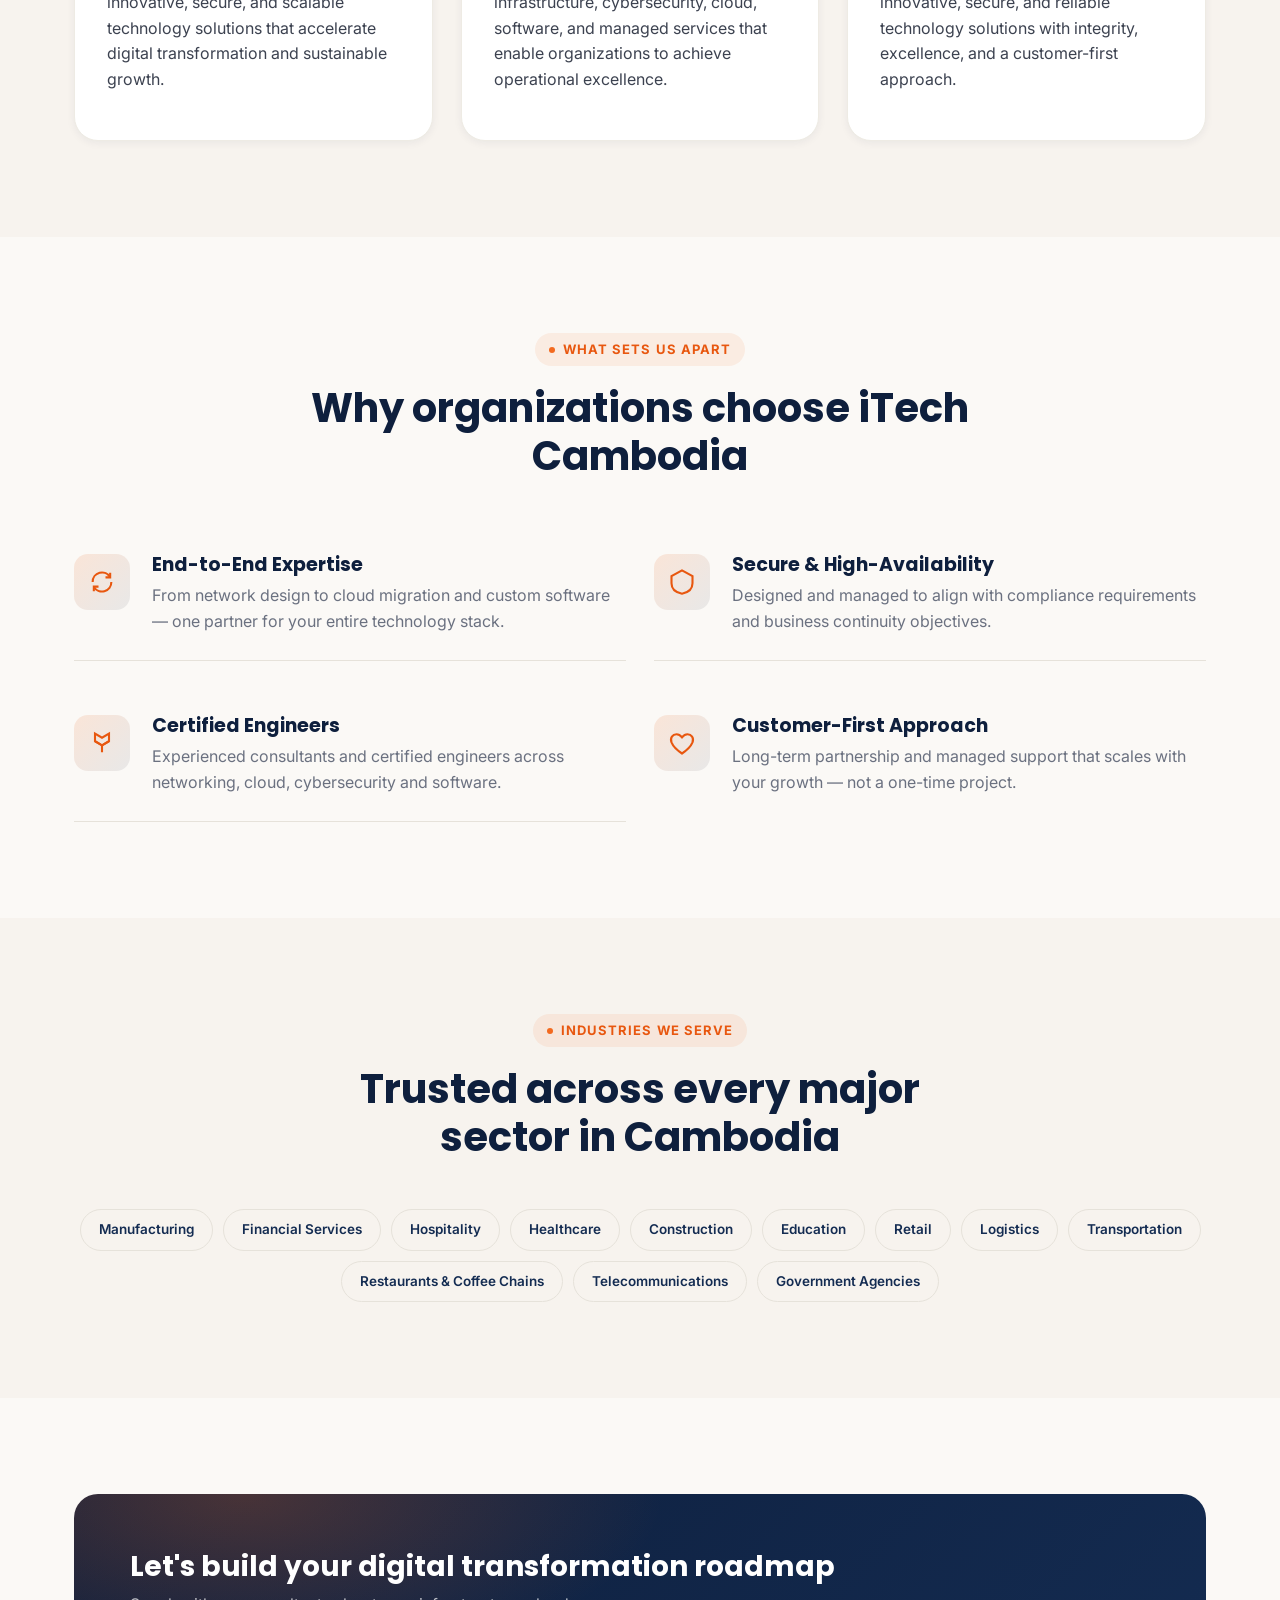
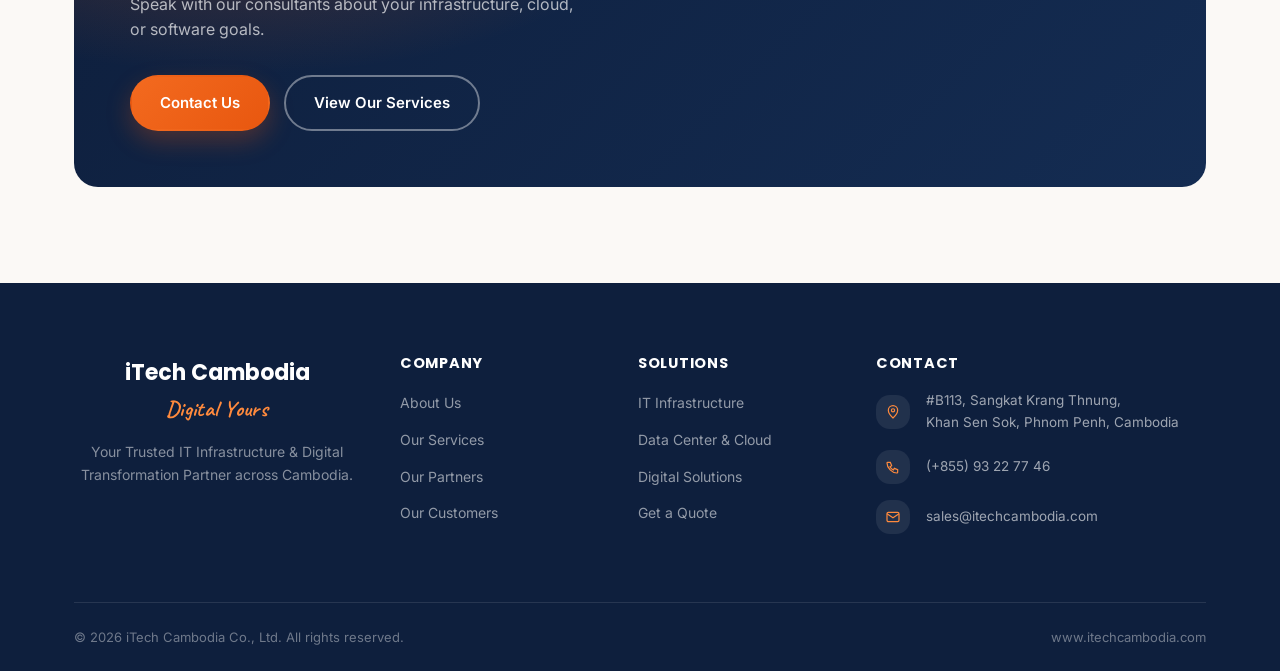
==== commit cf541a5e: "Replace the floating PNG mascot with an interactive 3D robot-static.glb Renders the mascot through T" ====
--- a/about.html
+++ b/about.html
@@ -10,6 +10,7 @@
 <link rel="preconnect" href="https://fonts.gstatic.com" crossorigin>
 <link href="https://fonts.googleapis.com/css2?family=Inter:wght@400;500;600;700&family=Poppins:wght@600;700;800&family=Caveat:wght@600;700&display=swap" rel="stylesheet">
 <link rel="stylesheet" href="css/style.css?v=21">
+<link rel="prefetch" href="assets/robot-static.glb" as="fetch" crossorigin="anonymous">
 </head>
 <body>
 
